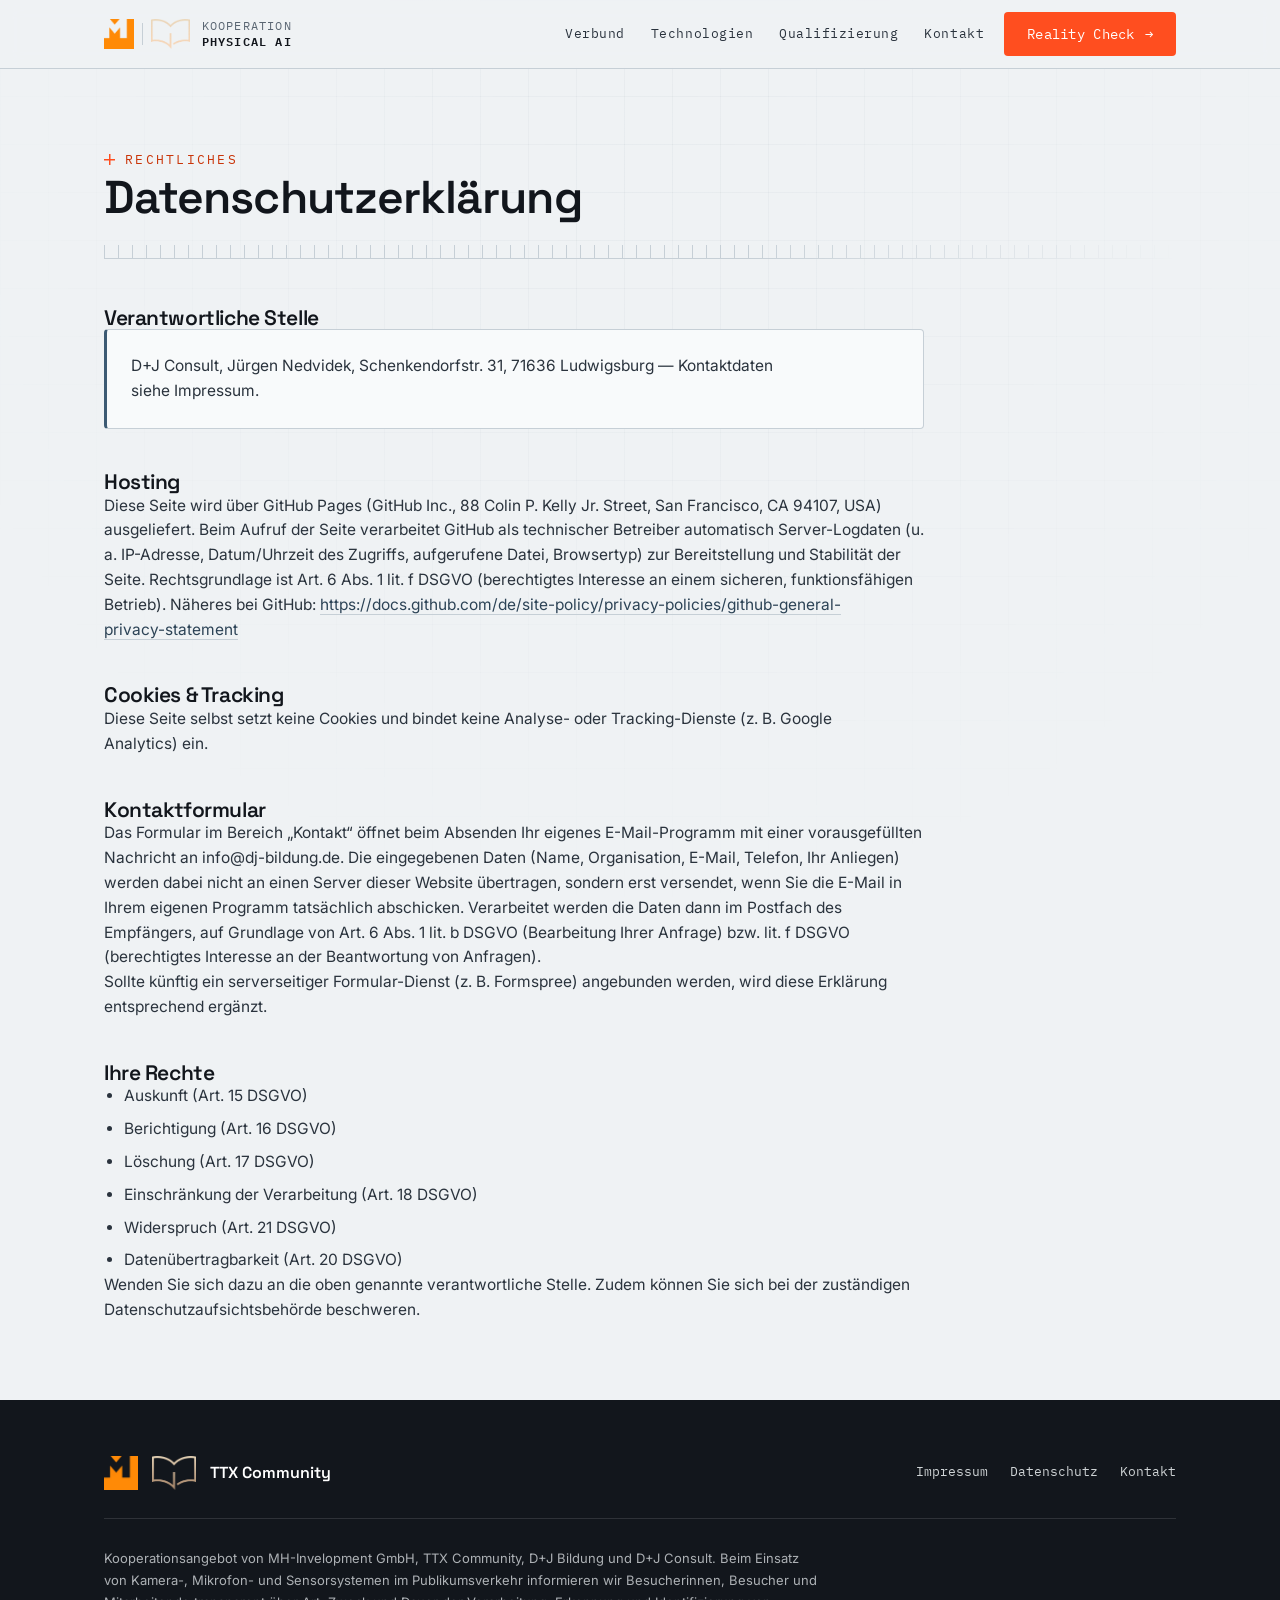
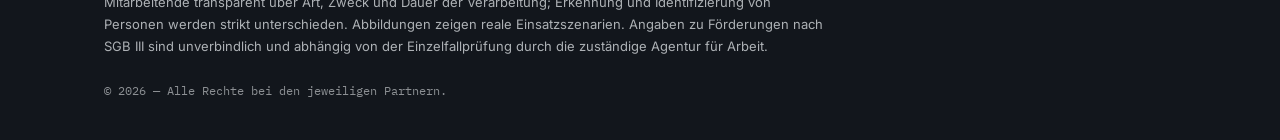
==== datenschutz.html @ d54fb837 "Redesign: Instrument-/Kalibrierungs-Aesthetik, alle echten Inhalte und Rechtstexte 1:1 uebernommen" ====
<!DOCTYPE html>
<html lang="de">
<head>
<meta charset="UTF-8">
<meta name="viewport" content="width=device-width, initial-scale=1">
<title>Datenschutz — Physical AI Kooperationslösung</title>
<meta name="description" content="Datenschutzerklärung: verantwortliche Stelle, Hosting, Cookies, Kontaktformular und Ihre Rechte nach DSGVO.">
<meta property="og:title" content="Datenschutz — Physical AI Kooperationslösung">
<meta property="og:type" content="website">
<link rel="preconnect" href="https://fonts.googleapis.com">
<link rel="preconnect" href="https://fonts.gstatic.com" crossorigin>
<link href="https://fonts.googleapis.com/css2?family=Space+Grotesk:wght@400;500;600;700&family=Inter:wght@400;500;600&family=IBM+Plex+Mono:wght@400;500;600&display=swap" rel="stylesheet">
<link rel="stylesheet" href="styles.css">
</head>
<body>
<a class="skip-link" href="#main">Zum Inhalt springen</a>

<header class="site-header">
  <div class="wrap nav">
    <a class="brand" href="index.html" aria-label="Startseite">
      <span class="brand__logos">
        <img src="assets/logo-mh.png" alt="MH-Invelopment">
        <span class="brand__sep"></span>
        <img src="assets/logo-dj.png" alt="D+J">
      </span>
      <span class="brand__txt">Kooperation<b>Physical AI</b></span>
    </a>
    <nav class="nav__links" id="navlinks" aria-label="Hauptnavigation">
      <a href="index.html#verbund">Verbund</a>
      <a href="index.html#technologien">Technologien</a>
      <a href="index.html#qualifizierung">Qualifizierung</a>
      <a href="index.html#kontakt">Kontakt</a>
    </nav>
    <a class="btn btn--primary nav__cta" href="index.html#kontakt">Reality Check <span class="arw">→</span></a>
    <button class="nav__toggle" id="navtoggle" aria-expanded="false" aria-controls="navlinks">Menü</button>
  </div>
</header>

<main id="main" class="section legal-page">
  <div class="wrap">
    <span class="eyebrow">Rechtliches</span>
    <h1>Datenschutzerklärung</h1>
    <div class="tickrule" aria-hidden="true"></div>

    <div class="doc">
      <section>
        <h2>Verantwortliche Stelle</h2>
        <div class="legal-block">
          <p>D+J Consult, Jürgen Nedvidek, Schenkendorfstr. 31, 71636 Ludwigsburg — Kontaktdaten siehe Impressum.</p>
        </div>
      </section>

      <section>
        <h2>Hosting</h2>
        <p>Diese Seite wird über GitHub Pages (GitHub Inc., 88 Colin P. Kelly Jr. Street, San Francisco, CA 94107, USA) ausgeliefert. Beim Aufruf der Seite verarbeitet GitHub als technischer Betreiber automatisch Server-Logdaten (u. a. IP-Adresse, Datum/Uhrzeit des Zugriffs, aufgerufene Datei, Browsertyp) zur Bereitstellung und Stabilität der Seite. Rechtsgrundlage ist Art. 6 Abs. 1 lit. f DSGVO (berechtigtes Interesse an einem sicheren, funktionsfähigen Betrieb). Näheres bei GitHub: <a href="https://docs.github.com/de/site-policy/privacy-policies/github-general-privacy-statement" target="_blank" rel="noopener">https://docs.github.com/de/site-policy/privacy-policies/github-general-privacy-statement</a></p>
      </section>

      <section>
        <h2>Cookies &amp; Tracking</h2>
        <p>Diese Seite selbst setzt keine Cookies und bindet keine Analyse- oder Tracking-Dienste (z. B. Google Analytics) ein.</p>
      </section>

      <section>
        <h2>Kontaktformular</h2>
        <p>Das Formular im Bereich „Kontakt“ öffnet beim Absenden Ihr eigenes E-Mail-Programm mit einer vorausgefüllten Nachricht an info@dj-bildung.de. Die eingegebenen Daten (Name, Organisation, E-Mail, Telefon, Ihr Anliegen) werden dabei nicht an einen Server dieser Website übertragen, sondern erst versendet, wenn Sie die E-Mail in Ihrem eigenen Programm tatsächlich abschicken. Verarbeitet werden die Daten dann im Postfach des Empfängers, auf Grundlage von Art. 6 Abs. 1 lit. b DSGVO (Bearbeitung Ihrer Anfrage) bzw. lit. f DSGVO (berechtigtes Interesse an der Beantwortung von Anfragen).</p>
        <p>Sollte künftig ein serverseitiger Formular-Dienst (z. B. Formspree) angebunden werden, wird diese Erklärung entsprechend ergänzt.</p>
      </section>

      <section>
        <h2>Ihre Rechte</h2>
        <ul>
          <li>Auskunft (Art. 15 DSGVO)</li>
          <li>Berichtigung (Art. 16 DSGVO)</li>
          <li>Löschung (Art. 17 DSGVO)</li>
          <li>Einschränkung der Verarbeitung (Art. 18 DSGVO)</li>
          <li>Widerspruch (Art. 21 DSGVO)</li>
          <li>Datenübertragbarkeit (Art. 20 DSGVO)</li>
        </ul>
        <p>Wenden Sie sich dazu an die oben genannte verantwortliche Stelle. Zudem können Sie sich bei der zuständigen Datenschutzaufsichtsbehörde beschweren.</p>
      </section>
    </div>
  </div>
</main>

<footer class="site-footer">
  <div class="wrap">
    <div class="site-footer__top">
      <div class="site-footer__logos">
        <img src="assets/logo-mh.png" alt="MH-Invelopment">
        <img src="assets/logo-dj.png" alt="D+J">
        <span class="wm">TTX Community</span>
      </div>
      <nav class="site-footer__nav" aria-label="Rechtliches">
        <a href="impressum.html">Impressum</a>
        <a href="datenschutz.html">Datenschutz</a>
        <a href="index.html#kontakt">Kontakt</a>
      </nav>
    </div>
    <p class="legal">Kooperationsangebot von MH-Invelopment GmbH, TTX Community, D+J Bildung und D+J Consult. Beim Einsatz von Kamera-, Mikrofon- und Sensorsystemen im Publikumsverkehr informieren wir Besucherinnen, Besucher und Mitarbeitende transparent über Art, Zweck und Dauer der Verarbeitung; Erkennung und Identifizierung von Personen werden strikt unterschieden. Abbildungen zeigen reale Einsatzszenarien. Angaben zu Förderungen nach SGB III sind unverbindlich und abhängig von der Einzelfallprüfung durch die zuständige Agentur für Arbeit.</p>
    <p class="copy">© 2026 — Alle Rechte bei den jeweiligen Partnern.</p>
  </div>
</footer>

<script src="script.js"></script>
</body>
</html>
---- styles.css ----
/* =========================================================================
   Physical AI — Kooperationslösung
   "Instrument / Kalibrierung" design system
   Shared stylesheet for index.html, impressum.html, datenschutz.html
   ========================================================================= */

/* ---- Design tokens ---------------------------------------------------- */
:root {
  /* Base surfaces — cool blueprint paper, never warm cream */
  --paper:        #EFF2F4;
  --paper-2:      #E6EAEE;   /* slightly deeper panel */
  --paper-3:      #DDE3E8;   /* deepest neutral fill  */
  --card:         #F8FAFB;   /* raised card surface   */

  /* Ink — deep charcoal-navy, not pure black */
  --ink:          #12161C;
  --ink-2:        #2A333D;   /* secondary text        */
  --ink-3:        #5A6672;   /* muted / captions      */
  --line:         #C6CFD6;   /* hairlines             */
  --line-2:       #D5DCE2;   /* softer hairlines      */

  /* Accents */
  --signal:       #FF4E1F;   /* the single loud accent — calibration orange */
  --signal-ink:   #C93408;   /* signal for text on light (AA)              */
  --steel:        #3C5A73;   /* quiet second accent for data/technical     */
  --steel-2:      #2C4356;

  /* Inverted (dark instrument) surfaces for select panels */
  --shadow:       0 1px 2px rgba(18,22,28,.06), 0 12px 32px rgba(18,22,28,.08);
  --shadow-lg:    0 2px 4px rgba(18,22,28,.08), 0 24px 60px rgba(18,22,28,.14);

  /* Type */
  --font-display: "Space Grotesk", system-ui, sans-serif;
  --font-body:    "Inter", system-ui, sans-serif;
  --font-mono:    "IBM Plex Mono", ui-monospace, "SFMono-Regular", monospace;

  /* Rhythm */
  --maxw:  1200px;
  --gutter: clamp(20px, 5vw, 64px);
  --sect-y: clamp(72px, 9vw, 132px);
  --radius: 4px;   /* deliberately crisp, instrument-like */
}

/* ---- Reset / base ----------------------------------------------------- */
*, *::before, *::after { box-sizing: border-box; }
* { margin: 0; }

html { -webkit-text-size-adjust: 100%; scroll-behavior: smooth; }

body {
  font-family: var(--font-body);
  color: var(--ink);
  background: var(--paper);
  line-height: 1.6;
  font-size: 17px;
  -webkit-font-smoothing: antialiased;
  text-rendering: optimizeLegibility;
  overflow-x: hidden;
}

/* Subtle blueprint grid wash on the page background */
body::before {
  content: "";
  position: fixed;
  inset: 0;
  z-index: -1;
  pointer-events: none;
  background-image:
    linear-gradient(to right,  rgba(60,90,115,.045) 1px, transparent 1px),
    linear-gradient(to bottom, rgba(60,90,115,.045) 1px, transparent 1px);
  background-size: 48px 48px;
  mask-image: radial-gradient(circle at 50% 20%, #000 0%, transparent 78%);
  -webkit-mask-image: radial-gradient(circle at 50% 20%, #000 0%, transparent 78%);
}

img { max-width: 100%; display: block; }

a { color: inherit; text-decoration: none; }

h1, h2, h3, h4 {
  font-family: var(--font-display);
  font-weight: 600;
  line-height: 1.08;
  letter-spacing: -0.02em;
  color: var(--ink);
  text-wrap: balance;
}

p { text-wrap: pretty; }

::selection { background: var(--signal); color: #fff; }

/* ---- Accessibility: focus ring ---------------------------------------- */
:focus-visible {
  outline: 2px solid var(--signal);
  outline-offset: 3px;
  border-radius: 2px;
}

.skip-link {
  position: absolute;
  left: 12px; top: -60px;
  background: var(--ink);
  color: #fff;
  padding: 10px 16px;
  border-radius: var(--radius);
  z-index: 200;
  transition: top .18s ease;
  font-family: var(--font-mono);
  font-size: 13px;
}
.skip-link:focus { top: 12px; }

/* ---- Layout helpers --------------------------------------------------- */
.wrap { max-width: var(--maxw); margin-inline: auto; padding-inline: var(--gutter); }

.section { padding-block: var(--sect-y); position: relative; }
.section--tint  { background: var(--paper-2); }
.section--deep  { background: var(--paper-3); }
.section--ink   { background: var(--ink); color: var(--paper); }
.section--ink h2, .section--ink h3, .section--ink h4 { color: #fff; }

/* Hairline divider between light sections */
.section + .section:not(.section--ink)::before {
  content: "";
  position: absolute;
  top: 0; left: var(--gutter); right: var(--gutter);
  height: 1px;
  background: var(--line);
}

/* ---- Registration / calibration marks (signature element) ------------- */
/* Reusable crosshair "+" glyphs at panel corners. aria-hidden container.  */
.regmarks { position: absolute; inset: 0; pointer-events: none; }
.regmarks i {
  position: absolute;
  width: 15px; height: 15px;
  background:
    linear-gradient(var(--signal), var(--signal)) center/100% 1.5px no-repeat,
    linear-gradient(var(--signal), var(--signal)) center/1.5px 100% no-repeat;
  opacity: .85;
}
.regmarks i:nth-child(1){ top:-8px;  left:-8px;  }
.regmarks i:nth-child(2){ top:-8px;  right:-8px; }
.regmarks i:nth-child(3){ bottom:-8px;left:-8px;  }
.regmarks i:nth-child(4){ bottom:-8px;right:-8px; }

/* ---- Section header (mono eyebrow + tick rule) ------------------------ */
.eyebrow {
  font-family: var(--font-mono);
  font-size: 12.5px;
  letter-spacing: .18em;
  text-transform: uppercase;
  color: var(--signal-ink);
  display: inline-flex;
  align-items: center;
  gap: 10px;
}
.section--ink .eyebrow { color: var(--signal); }
.eyebrow::before {
  content: "";
  width: 11px; height: 11px;
  flex: 0 0 auto;
  background:
    linear-gradient(var(--signal), var(--signal)) center/100% 1.5px no-repeat,
    linear-gradient(var(--signal), var(--signal)) center/1.5px 100% no-repeat;
}

.sect-head { max-width: 760px; margin-bottom: clamp(40px, 5vw, 64px); }
.sect-head h2 {
  font-size: clamp(28px, 4.4vw, 46px);
  margin-top: 18px;
}
.sect-head .lead {
  margin-top: 20px;
  font-size: clamp(16px, 1.6vw, 19px);
  color: var(--ink-2);
  max-width: 62ch;
}

/* Tick-mark ruler used as decorative measure line */
.tickrule {
  height: 14px;
  margin: 22px 0 0;
  background-image: repeating-linear-gradient(
    to right, var(--line) 0 1px, transparent 1px 14px);
  border-bottom: 1px solid var(--line);
  -webkit-mask-image: linear-gradient(to right, #000 60%, transparent);
  mask-image: linear-gradient(to right, #000 60%, transparent);
}

/* ---- Mono index numerals --------------------------------------------- */
.idx {
  font-family: var(--font-mono);
  font-size: 13px;
  letter-spacing: .1em;
  color: var(--signal-ink);
  font-weight: 500;
}
.section--ink .idx { color: var(--signal); }

/* ---- Buttons ---------------------------------------------------------- */
.btn {
  display: inline-flex;
  align-items: center;
  gap: 10px;
  font-family: var(--font-mono);
  font-size: 14px;
  letter-spacing: .02em;
  padding: 14px 22px;
  border-radius: var(--radius);
  border: 1.5px solid transparent;
  cursor: pointer;
  transition: transform .15s ease, background .18s ease, color .18s ease, border-color .18s ease;
  line-height: 1;
  white-space: nowrap;
}
.btn:active { transform: translateY(1px); }
.btn--primary { background: var(--signal); color: #fff; }
.btn--primary:hover { background: #e63d10; }
.btn--ghost {
  background: transparent;
  color: var(--ink);
  border-color: var(--line);
}
.btn--ghost:hover { border-color: var(--ink); background: rgba(18,22,28,.04); }
.section--ink .btn--ghost { color: #fff; border-color: rgba(255,255,255,.28); }
.section--ink .btn--ghost:hover { border-color: #fff; background: rgba(255,255,255,.08); }
.btn .arw { transition: transform .18s ease; }
.btn:hover .arw { transform: translateX(3px); }

/* ---- Header / nav ----------------------------------------------------- */
.site-header {
  position: sticky;
  top: 0;
  z-index: 100;
  background: color-mix(in srgb, var(--paper) 82%, transparent);
  backdrop-filter: saturate(140%) blur(10px);
  border-bottom: 1px solid var(--line);
}
.nav {
  display: flex;
  align-items: center;
  gap: 20px;
  height: 68px;
}
.brand { display: flex; align-items: center; gap: 12px; margin-right: auto; }
.brand__logos { display: flex; align-items: center; gap: 8px; }
.brand__logos img { height: 30px; width: auto; }
.brand__sep { width: 1px; height: 22px; background: var(--line); }
.brand__txt {
  font-family: var(--font-mono);
  font-size: 12px;
  letter-spacing: .1em;
  text-transform: uppercase;
  color: var(--ink-3);
  line-height: 1.3;
}
.brand__txt b { color: var(--ink); font-weight: 600; display: block; }

.nav__links { display: flex; gap: 26px; align-items: center; }
.nav__links a {
  font-family: var(--font-mono);
  font-size: 13px;
  letter-spacing: .04em;
  color: var(--ink-2);
  position: relative;
  padding: 4px 0;
}
.nav__links a::after {
  content: ""; position: absolute; left: 0; bottom: -2px;
  width: 0; height: 1.5px; background: var(--signal);
  transition: width .2s ease;
}
.nav__links a:hover { color: var(--ink); }
.nav__links a:hover::after { width: 100%; }

.nav__cta { display: inline-flex; }
.nav__toggle { display: none; }

/* ---- HERO ------------------------------------------------------------- */
.hero { padding-top: clamp(48px, 6vw, 84px); padding-bottom: 0; position: relative; }
.hero__grid {
  display: grid;
  grid-template-columns: 1.05fr .95fr;
  gap: clamp(28px, 4vw, 60px);
  align-items: end;
}
.hero__copy { padding-bottom: clamp(40px, 5vw, 72px); }
.hero h1 {
  font-size: clamp(34px, 5.4vw, 62px);
  margin-top: 22px;
  letter-spacing: -0.03em;
}
.hero h1 .hl {
  color: var(--signal-ink);
  position: relative;
  white-space: nowrap;
}
.hero__sub {
  margin-top: 26px;
  font-size: clamp(16px, 1.7vw, 19px);
  color: var(--ink-2);
  max-width: 54ch;
}
.hero__cta { margin-top: 34px; display: flex; flex-wrap: wrap; gap: 14px; }

/* Instrument viewport framing the portrait photo */
.viewport {
  position: relative;
  border: 1px solid var(--line);
  background: var(--card);
  padding: 12px;
  box-shadow: var(--shadow);
}
.viewport__inner {
  position: relative;
  overflow: hidden;
  background: var(--ink);
  aspect-ratio: 648 / 1000;
}
.viewport__inner img {
  width: 100%; height: 100%;
  object-fit: cover;
  filter: saturate(1.02) contrast(1.03);
}
/* Corner crosshair brackets on the viewport */
.viewport__mark {
  position: absolute; width: 20px; height: 20px; z-index: 3;
  border: 1.5px solid var(--signal);
}
.viewport__mark--tl { top: 6px;  left: 6px;  border-right: 0; border-bottom: 0; }
.viewport__mark--tr { top: 6px;  right: 6px; border-left: 0;  border-bottom: 0; }
.viewport__mark--bl { bottom: 6px; left: 6px; border-right: 0; border-top: 0; }
.viewport__mark--br { bottom: 6px; right: 6px; border-left: 0;  border-top: 0; }
/* HUD data label inside the viewport */
.viewport__hud {
  position: absolute;
  left: 12px; bottom: 12px; right: 12px;
  z-index: 4;
  display: flex; justify-content: space-between; align-items: end;
  gap: 12px;
  font-family: var(--font-mono);
  font-size: 11px;
  letter-spacing: .05em;
  color: #fff;
}
.viewport__hud .cap {
  background: rgba(10,13,17,.6);
  backdrop-filter: blur(4px);
  padding: 8px 10px;
  border-left: 2px solid var(--signal);
  max-width: 62%;
  line-height: 1.35;
}
.viewport__hud .rec {
  display: inline-flex; align-items: center; gap: 6px;
  background: rgba(10,13,17,.6);
  padding: 6px 9px;
}
.viewport__hud .rec::before {
  content: ""; width: 8px; height: 8px; border-radius: 50%;
  background: var(--signal);
  animation: blink 1.6s steps(1) infinite;
}
/* Scan line sweeping the viewport */
.viewport__scan {
  position: absolute; left: 0; right: 0; top: 0; height: 2px; z-index: 2;
  background: linear-gradient(90deg, transparent, var(--signal), transparent);
  opacity: .0;
  animation: scan 5.5s ease-in-out infinite;
}

@keyframes scan {
  0%   { top: 0;    opacity: 0; }
  8%   { opacity: .9; }
  50%  { top: 100%; opacity: .9; }
  58%  { opacity: 0; }
  100% { top: 0; opacity: 0; }
}
@keyframes blink { 0%,50%{opacity:1} 51%,100%{opacity:.15} }

/* Feature bar */
.hero__features {
  margin-top: clamp(36px, 4vw, 56px);
  border-top: 1px solid var(--line);
  border-bottom: 1px solid var(--line);
  display: grid;
  grid-template-columns: repeat(5, 1fr);
}
.hero__features li {
  list-style: none;
  padding: 20px 18px;
  font-family: var(--font-mono);
  font-size: 12.5px;
  letter-spacing: .04em;
  color: var(--ink-2);
  border-left: 1px solid var(--line-2);
  display: flex; align-items: center; gap: 9px;
}
.hero__features li:first-child { border-left: 0; }
.hero__features li::before {
  content: ""; width: 7px; height: 7px; flex: 0 0 auto;
  background: var(--signal); transform: rotate(45deg);
}

/* ---- Generic card ----------------------------------------------------- */
.card {
  background: var(--card);
  border: 1px solid var(--line);
  border-radius: var(--radius);
  padding: 26px;
  position: relative;
  transition: transform .2s ease, box-shadow .2s ease, border-color .2s ease;
}
.card:hover { transform: translateY(-3px); box-shadow: var(--shadow); border-color: var(--steel); }
.card h3 { font-size: 20px; }

/* ---- Grid utilities --------------------------------------------------- */
.grid { display: grid; gap: 20px; }
.grid-2 { grid-template-columns: repeat(2, 1fr); }
.grid-3 { grid-template-columns: repeat(3, 1fr); }
.grid-4 { grid-template-columns: repeat(4, 1fr); }

/* ---- Partner (Kooperationsverbund) ------------------------------------ */
.partner {
  background: var(--card);
  border: 1px solid var(--line);
  border-top: 2px solid var(--steel);
  border-radius: var(--radius);
  padding: 26px;
  display: flex; flex-direction: column; gap: 14px;
  transition: transform .2s ease, box-shadow .2s ease;
}
.partner:hover { transform: translateY(-3px); box-shadow: var(--shadow); }
.partner__top { display: flex; align-items: center; justify-content: space-between; gap: 12px; min-height: 44px; }
.partner__logo { height: 40px; width: auto; }
.partner__wordmark {
  font-family: var(--font-display);
  font-weight: 600; font-size: 22px; letter-spacing: -.01em;
  color: var(--steel-2);
}
.partner__role {
  font-family: var(--font-mono);
  font-size: 11.5px; letter-spacing: .12em; text-transform: uppercase;
  color: var(--signal-ink);
}
.partner h3 { font-size: 19px; }
.partner__claim {
  font-family: var(--font-mono);
  font-size: 12.5px; color: var(--ink-3); font-style: normal;
}
.partner p { color: var(--ink-2); font-size: 15.5px; }

/* ---- Challenges (Ausgangslage) ---------------------------------------- */
.chal {
  background: var(--card);
  border: 1px solid var(--line);
  border-radius: var(--radius);
  padding: 28px;
}
.chal__head { display: flex; gap: 14px; align-items: baseline; margin-bottom: 12px; }
.chal h3 { font-size: 21px; }
.chal > p { color: var(--ink-2); font-size: 15.5px; }
.chal__ex { list-style: none; margin-top: 20px; display: grid; gap: 0; border-top: 1px solid var(--line-2); }
.chal__ex li { padding: 13px 0; border-bottom: 1px solid var(--line-2); font-size: 14.5px; color: var(--ink-2); }
.chal__ex .tag {
  font-family: var(--font-mono);
  font-size: 10.5px; letter-spacing: .12em;
  color: var(--steel); display: block; margin-bottom: 3px;
}

/* ---- Solution senses (SIEHT/HÖRT/SPRICHT) ----------------------------- */
.sense {
  border: 1px solid rgba(255,255,255,.14);
  border-radius: var(--radius);
  padding: 28px;
  background: rgba(255,255,255,.03);
}
.sense__k {
  font-family: var(--font-mono);
  font-size: 13px; letter-spacing: .18em; color: var(--signal);
  display: flex; align-items: center; gap: 10px;
}
.sense__icon { width: 34px; height: 34px; margin-bottom: 16px; color: var(--signal); }
.sense h3 { font-size: 18px; margin: 10px 0; }
.sense p { color: rgba(240,244,246,.72); font-size: 15px; }

/* ---- Use cases -------------------------------------------------------- */
.uc__tabs {
  display: flex; flex-wrap: wrap; gap: 8px; margin-bottom: 28px;
}
.uc__tab {
  font-family: var(--font-mono);
  font-size: 12.5px; letter-spacing: .04em;
  padding: 11px 15px;
  border: 1px solid var(--line);
  background: var(--card);
  border-radius: var(--radius);
  color: var(--ink-2);
  cursor: pointer;
  transition: all .16s ease;
}
.uc__tab:hover { border-color: var(--steel); color: var(--ink); }
.uc__tab[aria-selected="true"] { background: var(--ink); color: #fff; border-color: var(--ink); }

.uc__panel { display: none; }
.uc__panel.is-active { display: block; animation: fade .3s ease; }
@keyframes fade { from { opacity: 0; transform: translateY(6px);} to {opacity:1; transform:none;} }

.uc__full { display: grid; grid-template-columns: 1fr 1fr; gap: clamp(24px, 3vw, 44px); align-items: start; }
.uc__scene {
  font-family: var(--font-mono);
  font-size: 12px; letter-spacing: .12em; text-transform: uppercase; color: var(--steel);
}
.uc__full h3 { font-size: clamp(24px, 3vw, 34px); margin: 12px 0 16px; }
.uc__full > div > p { color: var(--ink-2); }
.uc__caps { list-style: none; margin-top: 24px; display: grid; gap: 12px; }
.uc__caps li { display: grid; grid-template-columns: 110px 1fr; gap: 14px; align-items: start; padding: 12px 0; border-top: 1px solid var(--line-2); font-size: 15px; color: var(--ink-2); }
.uc__caps .k { font-family: var(--font-mono); font-size: 11.5px; letter-spacing: .1em; color: var(--signal-ink); padding-top: 2px; }

/* Dialogue transcript */
.dialog {
  background: var(--card);
  border: 1px solid var(--line);
  border-radius: var(--radius);
  padding: 22px;
  position: relative;
}
.dialog__hd {
  font-family: var(--font-mono);
  font-size: 11px; letter-spacing: .1em; text-transform: uppercase; color: var(--ink-3);
  padding-bottom: 14px; margin-bottom: 6px; border-bottom: 1px solid var(--line-2);
  display: flex; align-items: center; gap: 8px;
}
.turn { padding: 14px 0; border-bottom: 1px solid var(--line-2); }
.turn:last-child { border-bottom: 0; }
.turn__who {
  font-family: var(--font-mono);
  font-size: 11px; letter-spacing: .1em; text-transform: uppercase;
  display: inline-flex; align-items: center; gap: 8px; margin-bottom: 7px;
}
.turn--bot .turn__who { color: var(--signal-ink); }
.turn--human .turn__who { color: var(--steel); }
.turn__who::before { content:""; width: 7px; height: 7px; background: currentColor; }
.turn--human { padding-left: 24px; }
.turn p { font-size: 15.5px; color: var(--ink); }
.turn .stage { display: block; margin-top: 6px; font-size: 13.5px; color: var(--ink-3); font-style: italic; }

/* Compact use-case cards */
.ucmini {
  background: var(--card); border: 1px solid var(--line); border-radius: var(--radius);
  padding: 22px; display: flex; flex-direction: column; gap: 8px;
  transition: transform .2s ease, box-shadow .2s ease;
}
.ucmini:hover { transform: translateY(-3px); box-shadow: var(--shadow); }
.ucmini h4 { font-size: 17px; }
.ucmini .scene { font-family: var(--font-mono); font-size: 11px; letter-spacing:.08em; color: var(--steel); }
.ucmini p { font-size: 14.5px; color: var(--ink-2); }

/* ---- Tags ------------------------------------------------------------- */
.tags { display: flex; flex-wrap: wrap; gap: 6px; margin-top: 4px; }
.tag-chip {
  font-family: var(--font-mono);
  font-size: 10.5px; letter-spacing: .06em;
  padding: 4px 9px; border: 1px solid var(--line);
  border-radius: 2px; color: var(--steel-2); background: var(--paper);
}

/* ---- Fields (Einsatzfelder) card refinement --------------------------- */
.field h3 { font-size: 18px; }
.field p { font-size: 14.5px; color: var(--ink-2); }
.branchrow {
  margin-top: 40px; padding-top: 26px; border-top: 1px solid var(--line);
}
.branchrow .lbl { font-family: var(--font-mono); font-size: 12px; letter-spacing: .08em; color: var(--ink-3); display: block; margin-bottom: 14px; }
.branchrow .items { display: flex; flex-wrap: wrap; gap: 10px; }
.branchrow .items span {
  font-family: var(--font-mono); font-size: 13px;
  padding: 8px 14px; background: var(--card); border: 1px solid var(--line); border-radius: var(--radius);
}

/* ---- Tech comparison -------------------------------------------------- */
.tech {
  background: var(--card); border: 1px solid var(--line); border-radius: var(--radius);
  padding: 26px; display: flex; flex-direction: column; gap: 16px;
}
.tech--hero { border-color: var(--signal); border-width: 1.5px; box-shadow: var(--shadow); }
.tech__head { display: flex; align-items: baseline; gap: 12px; }
.tech h3 { font-size: 20px; }
.tech__lead { color: var(--ink-2); font-size: 15px; }
.tech__spec { display: grid; gap: 12px; }
.tech__spec .row { display: grid; grid-template-columns: 128px 1fr; gap: 12px; align-items: start; }
.tech__spec .k {
  font-family: var(--font-mono); font-size: 10.5px; letter-spacing: .08em;
  text-transform: uppercase; color: var(--steel); padding-top: 2px;
}
.tech__spec .v { font-size: 14px; color: var(--ink-2); }
.tech__ex {
  font-size: 14px; color: var(--ink); background: var(--paper);
  border-left: 2px solid var(--signal); padding: 12px 14px; border-radius: 2px;
}
.tech__ex .k { font-family: var(--font-mono); font-size: 10.5px; letter-spacing: .1em; color: var(--signal-ink); display: block; margin-bottom: 5px; }
.tech__closing {
  margin-top: 34px; padding: 26px 28px; border-radius: var(--radius);
  background: var(--ink); color: var(--paper); font-size: clamp(16px, 1.9vw, 20px);
  font-family: var(--font-display); line-height: 1.4; letter-spacing: -.01em;
  border-left: 3px solid var(--signal);
}

/* ---- Architecture stack ----------------------------------------------- */
.stack { display: grid; gap: 14px; max-width: 860px; }
.layer {
  border: 1px solid rgba(255,255,255,.16);
  border-radius: var(--radius);
  padding: 24px;
  background: rgba(255,255,255,.03);
  position: relative;
}
.layer__n { font-family: var(--font-mono); font-size: 12px; color: var(--signal); letter-spacing: .1em; }
.layer h3 { font-size: 20px; margin: 8px 0 14px; }
.layer .chips { display: flex; flex-wrap: wrap; gap: 8px; }
.layer .chips span {
  font-family: var(--font-mono); font-size: 12px;
  padding: 6px 11px; border: 1px solid rgba(255,255,255,.2);
  border-radius: 2px; color: rgba(240,244,246,.85);
}
.layer__flow { text-align: center; color: var(--signal); font-size: 20px; line-height: 1; }
.archvals { margin-top: 30px; display: flex; flex-wrap: wrap; gap: 10px; }
.archvals span {
  font-family: var(--font-mono); font-size: 12.5px; color: rgba(240,244,246,.85);
  display: inline-flex; align-items: center; gap: 8px;
}
.archvals span::before { content: "+"; color: var(--signal); font-weight: 700; }

/* ---- Governance ------------------------------------------------------- */
.gov4 { display: grid; grid-template-columns: repeat(4,1fr); gap: 14px; }
.gov4 .lvl {
  border: 1px solid var(--line); border-radius: var(--radius); padding: 22px; background: var(--card);
}
.gov4 .lvl .k { font-family: var(--font-mono); font-size: 12px; letter-spacing: .12em; color: var(--signal-ink); }
.gov4 .lvl p { font-size: 14.5px; color: var(--ink-2); margin-top: 12px; }

.autotable { margin-top: 40px; border: 1px solid var(--line); border-radius: var(--radius); overflow: hidden; background: var(--card); }
.autotable table { width: 100%; border-collapse: collapse; }
.autotable caption {
  text-align: left; font-family: var(--font-display); font-weight: 600; font-size: 20px;
  padding: 20px 22px; border-bottom: 1px solid var(--line);
}
.autotable th, .autotable td { text-align: left; padding: 14px 16px; border-bottom: 1px solid var(--line-2); vertical-align: top; font-size: 14.5px; }
.autotable thead th {
  font-family: var(--font-mono); font-size: 11px; letter-spacing: .1em; text-transform: uppercase;
  color: var(--ink-3); background: var(--paper-2);
}
.autotable tbody tr:last-child td { border-bottom: 0; }
.autotable .lvlnum { font-family: var(--font-mono); color: var(--signal-ink); font-weight: 600; white-space: nowrap; }
.autotable .name { font-family: var(--font-display); font-weight: 600; white-space: nowrap; }
.autotable .ex { color: var(--ink-3); font-family: var(--font-mono); font-size: 12.5px; }
.autonote { margin-top: 18px; color: var(--ink-2); font-size: 14.5px; max-width: 74ch; }

.checks { margin-top: 40px; display: grid; grid-template-columns: 1fr 1fr; gap: 20px; }
.checkcard { border: 1px solid var(--line); border-radius: var(--radius); padding: 26px; background: var(--card); }
.checkcard h3 { font-size: 18px; margin-bottom: 16px; display: flex; align-items: center; gap: 10px; }
.checkcard ul { list-style: none; display: grid; gap: 12px; }
.checkcard li { position: relative; padding-left: 26px; font-size: 14.5px; color: var(--ink-2); }
.checkcard li::before {
  content: ""; position: absolute; left: 0; top: 6px;
  width: 12px; height: 8px; border-left: 2px solid var(--signal); border-bottom: 2px solid var(--signal);
  transform: rotate(-45deg);
}

/* ---- Qualification ---------------------------------------------------- */
.prog {
  border: 1px solid var(--line); border-radius: var(--radius); padding: 24px; background: var(--card);
  display: flex; flex-direction: column; gap: 12px; transition: transform .2s ease, box-shadow .2s ease;
}
.prog:hover { transform: translateY(-3px); box-shadow: var(--shadow); }
.prog h3 { font-size: 18px; }
.prog p { font-size: 14.5px; color: var(--ink-2); }
.badge {
  align-self: flex-start;
  font-family: var(--font-mono); font-size: 10.5px; letter-spacing: .1em;
  background: var(--signal); color: #fff; padding: 4px 9px; border-radius: 2px;
}
.certbox {
  margin-top: 30px; border: 1.5px solid var(--steel); border-radius: var(--radius);
  background: var(--card); padding: 0; overflow: hidden;
}
.certbox__hd {
  background: var(--steel); color: #fff; padding: 18px 24px;
  font-family: var(--font-display); font-weight: 600; font-size: 18px;
}
.certbox__body { display: grid; grid-template-columns: repeat(2,1fr); gap: 0; }
.certbox dl { margin: 0; }
.certbox .row { display: grid; grid-template-columns: 160px 1fr; gap: 12px; padding: 14px 24px; border-bottom: 1px solid var(--line-2); }
.certbox dt { font-family: var(--font-mono); font-size: 11px; letter-spacing: .08em; text-transform: uppercase; color: var(--ink-3); }
.certbox dd { margin: 0; font-size: 14.5px; }
.certbox .row--wide { grid-column: 1 / -1; }

.funding { margin-top: 30px; display: grid; grid-template-columns: repeat(3,1fr); gap: 16px; }
.fund { border: 1px solid var(--line); border-left: 3px solid var(--signal); border-radius: var(--radius); padding: 22px; background: var(--card); }
.fund .par { font-family: var(--font-mono); font-size: 13px; color: var(--signal-ink); }
.fund h4 { font-size: 15.5px; margin: 8px 0 10px; }
.fund p { font-size: 14px; color: var(--ink-2); }
.fundnote { margin-top: 20px; color: var(--ink-2); font-size: 14.5px; max-width: 80ch; }

/* ---- Process ---------------------------------------------------------- */
.steps { display: grid; grid-template-columns: repeat(4,1fr); gap: 16px; }
.step { border: 1px solid var(--line); border-top: 2px solid var(--signal); border-radius: var(--radius); padding: 24px; background: var(--card); }
.step__n { font-family: var(--font-mono); font-size: 26px; font-weight: 600; color: var(--signal-ink); letter-spacing: -.02em; }
.step h3 { font-size: 18px; margin: 8px 0 12px; }
.step p { font-size: 14px; color: var(--ink-2); }
.step__crit { list-style: none; margin-top: 16px; display: grid; gap: 8px; }
.step__crit li { font-family: var(--font-mono); font-size: 12px; color: var(--steel); display: flex; gap: 8px; }
.step__crit li::before { content: "—"; color: var(--signal); }

.serviced { margin-top: 40px; display: grid; grid-template-columns: 1fr 1fr; gap: 20px; }
.svc { border: 1px solid var(--line); border-radius: var(--radius); padding: 26px; background: var(--card); }
.svc h3 { font-size: 18px; margin-bottom: 16px; }
.svc ul { list-style: none; display: grid; gap: 12px; }
.svc li { position: relative; padding-left: 24px; font-size: 14.5px; color: var(--ink-2); }
.svc li::before { content: ""; position: absolute; left: 0; top: 7px; width: 8px; height: 8px; background: var(--signal); transform: rotate(45deg); }

.invest {
  margin-top: 24px; border: 1px solid var(--line); border-radius: var(--radius);
  padding: 32px; background: var(--ink); color: var(--paper);
  display: flex; flex-wrap: wrap; gap: 24px; align-items: center; justify-content: space-between;
}
.invest h3 { color: #fff; font-size: clamp(22px,2.6vw,30px); }
.invest p { color: rgba(240,244,246,.75); max-width: 56ch; margin-top: 10px; font-size: 15px; }
.invest .r { display: flex; flex-direction: column; gap: 4px; }

/* ---- Contact ---------------------------------------------------------- */
.contact__grid { display: grid; grid-template-columns: 1.15fr .85fr; gap: clamp(28px,4vw,52px); align-items: start; }
.form { display: grid; gap: 18px; }
.field-row { display: grid; gap: 8px; }
.field-row.two { grid-template-columns: 1fr 1fr; gap: 18px; }
.field-row.two > div { display: grid; gap: 8px; }
label {
  font-family: var(--font-mono); font-size: 12px; letter-spacing: .06em;
  text-transform: uppercase; color: var(--ink-2);
}
label .req { color: var(--signal-ink); }
input, select, textarea {
  font-family: var(--font-body); font-size: 15.5px; color: var(--ink);
  background: var(--card); border: 1px solid var(--line); border-radius: var(--radius);
  padding: 13px 14px; width: 100%;
}
input:focus, select:focus, textarea:focus { outline: 2px solid var(--signal); outline-offset: 1px; border-color: var(--signal); }
textarea { min-height: 130px; resize: vertical; }
.form__note { font-size: 13px; color: var(--ink-3); }
.form__status { font-family: var(--font-mono); font-size: 13px; min-height: 1em; }
.form__status.ok { color: var(--steel); }

.contactcard { border: 1px solid var(--line); border-top: 2px solid var(--steel); border-radius: var(--radius); padding: 26px; background: var(--card); margin-bottom: 18px; }
.contactcard .role { font-family: var(--font-mono); font-size: 11px; letter-spacing: .1em; text-transform: uppercase; color: var(--signal-ink); }
.contactcard h3 { font-size: 20px; margin: 8px 0 4px; }
.contactcard .org { color: var(--ink-2); font-size: 14.5px; margin-bottom: 14px; }
.contactcard dl { display: grid; gap: 8px; margin: 0; }
.contactcard .row { display: grid; grid-template-columns: 74px 1fr; gap: 10px; font-size: 14.5px; }
.contactcard dt { font-family: var(--font-mono); font-size: 11px; letter-spacing: .06em; text-transform: uppercase; color: var(--ink-3); padding-top: 2px; }
.contactcard a { color: var(--steel-2); border-bottom: 1px solid var(--line); }
.contactcard a:hover { color: var(--signal-ink); border-color: var(--signal); }
.contactcard .booklink { display: inline-flex; margin-top: 6px; }

/* ---- Footer ----------------------------------------------------------- */
.site-footer { background: var(--ink); color: rgba(240,244,246,.7); padding-block: 56px 40px; }
.site-footer .legal { font-size: 13px; line-height: 1.7; max-width: 90ch; }
.site-footer__top { display: flex; flex-wrap: wrap; gap: 24px; justify-content: space-between; align-items: center; padding-bottom: 28px; margin-bottom: 28px; border-bottom: 1px solid rgba(255,255,255,.12); }
.site-footer__logos { display: flex; align-items: center; gap: 14px; }
.site-footer__logos img { height: 34px; }
.site-footer__logos .wm { font-family: var(--font-display); font-weight: 600; color: #fff; font-size: 16px; }
.site-footer__nav { display: flex; gap: 22px; }
.site-footer__nav a { font-family: var(--font-mono); font-size: 13px; color: rgba(240,244,246,.85); }
.site-footer__nav a:hover { color: var(--signal); }
.site-footer .copy { margin-top: 24px; font-family: var(--font-mono); font-size: 12px; color: rgba(240,244,246,.55); }

/* ---- Legal pages ------------------------------------------------------ */
.legal-page { padding-block: clamp(48px,6vw,88px); }
.legal-page h1 { font-size: clamp(30px,4vw,46px); margin-bottom: 8px; }
.legal-page .doc { max-width: 820px; margin-top: 40px; display: grid; gap: 34px; }
.legal-page h2 { font-size: 21px; padding-top: 8px; }
.legal-page h3 { font-size: 16px; margin-bottom: 4px; font-family: var(--font-mono); letter-spacing: .04em; color: var(--steel); font-weight: 500; }
.legal-page p, .legal-page li { font-size: 15.5px; color: var(--ink-2); }
.legal-page a { color: var(--steel-2); border-bottom: 1px solid var(--line); word-break: break-word; }
.legal-page a:hover { color: var(--signal-ink); border-color: var(--signal); }
.legal-block { border: 1px solid var(--line); border-left: 3px solid var(--steel); border-radius: var(--radius); padding: 24px; background: var(--card); }
.legal-block address { font-style: normal; line-height: 1.8; }
.legal-page ul { padding-left: 20px; display: grid; gap: 8px; }

/* ---- Scroll reveal ---------------------------------------------------- */
.reveal { opacity: 0; transform: translateY(22px); transition: opacity .6s cubic-bezier(.2,.7,.2,1), transform .6s cubic-bezier(.2,.7,.2,1); }
.reveal.in { opacity: 1; transform: none; }
[data-stagger] > * { transition-delay: calc(var(--i, 0) * 70ms); }

/* ---- Responsive ------------------------------------------------------- */
@media (max-width: 1024px) {
  .grid-4 { grid-template-columns: repeat(2,1fr); }
  .gov4 { grid-template-columns: repeat(2,1fr); }
  .steps { grid-template-columns: repeat(2,1fr); }
  .funding { grid-template-columns: 1fr; }
  .hero__features { grid-template-columns: repeat(3,1fr); }
  .hero__features li:nth-child(4) { border-left: 0; }
}

@media (max-width: 860px) {
  .nav__links, .nav__cta { display: none; }
  .nav__links.open {
    display: flex; position: absolute; top: 68px; left: 0; right: 0;
    flex-direction: column; gap: 0; background: var(--paper); border-bottom: 1px solid var(--line);
    padding: 8px var(--gutter) 20px;
  }
  .nav__links.open a { padding: 14px 0; border-bottom: 1px solid var(--line-2); }
  .nav__toggle {
    display: inline-flex; margin-left: auto; background: transparent; border: 1px solid var(--line);
    border-radius: var(--radius); padding: 9px 12px; cursor: pointer; font-family: var(--font-mono); font-size: 13px;
  }
  .hero__grid { grid-template-columns: 1fr; }
  .viewport { max-width: 440px; }
  .uc__full { grid-template-columns: 1fr; }
  .certbox__body { grid-template-columns: 1fr; }
}

@media (max-width: 680px) {
  body { font-size: 16px; }
  .grid-2, .grid-3, .grid-4, .gov4, .steps, .serviced, .checks, .contact__grid { grid-template-columns: 1fr; }
  .hero__features { grid-template-columns: 1fr 1fr; }
  .hero__features li { border-left: 0 !important; border-top: 1px solid var(--line-2); }
  .hero__features li:nth-child(-n+2) { border-top: 0; }
  .field-row.two { grid-template-columns: 1fr; }
  .certbox .row { grid-template-columns: 1fr; gap: 4px; }
  .autotable { overflow-x: auto; }
  .autotable table { min-width: 620px; }
  .tech__spec .row, .uc__caps li { grid-template-columns: 1fr; gap: 4px; }
  .invest { flex-direction: column; align-items: flex-start; }
}

@media (max-width: 400px) {
  :root { --gutter: 18px; }
  .hero__features { grid-template-columns: 1fr; }
  .hero__features li { border-top: 1px solid var(--line-2) !important; }
  .hero__features li:first-child { border-top: 0 !important; }
}

/* ---- Reduced motion --------------------------------------------------- */
@media (prefers-reduced-motion: reduce) {
  * { scroll-behavior: auto !important; }
  .reveal { opacity: 1; transform: none; transition: none; }
  .viewport__scan { animation: none; display: none; }
  .viewport__hud .rec::before { animation: none; }
  .uc__panel.is-active { animation: none; }
  .btn, .card, .partner, .prog, .ucmini { transition: none; }
}
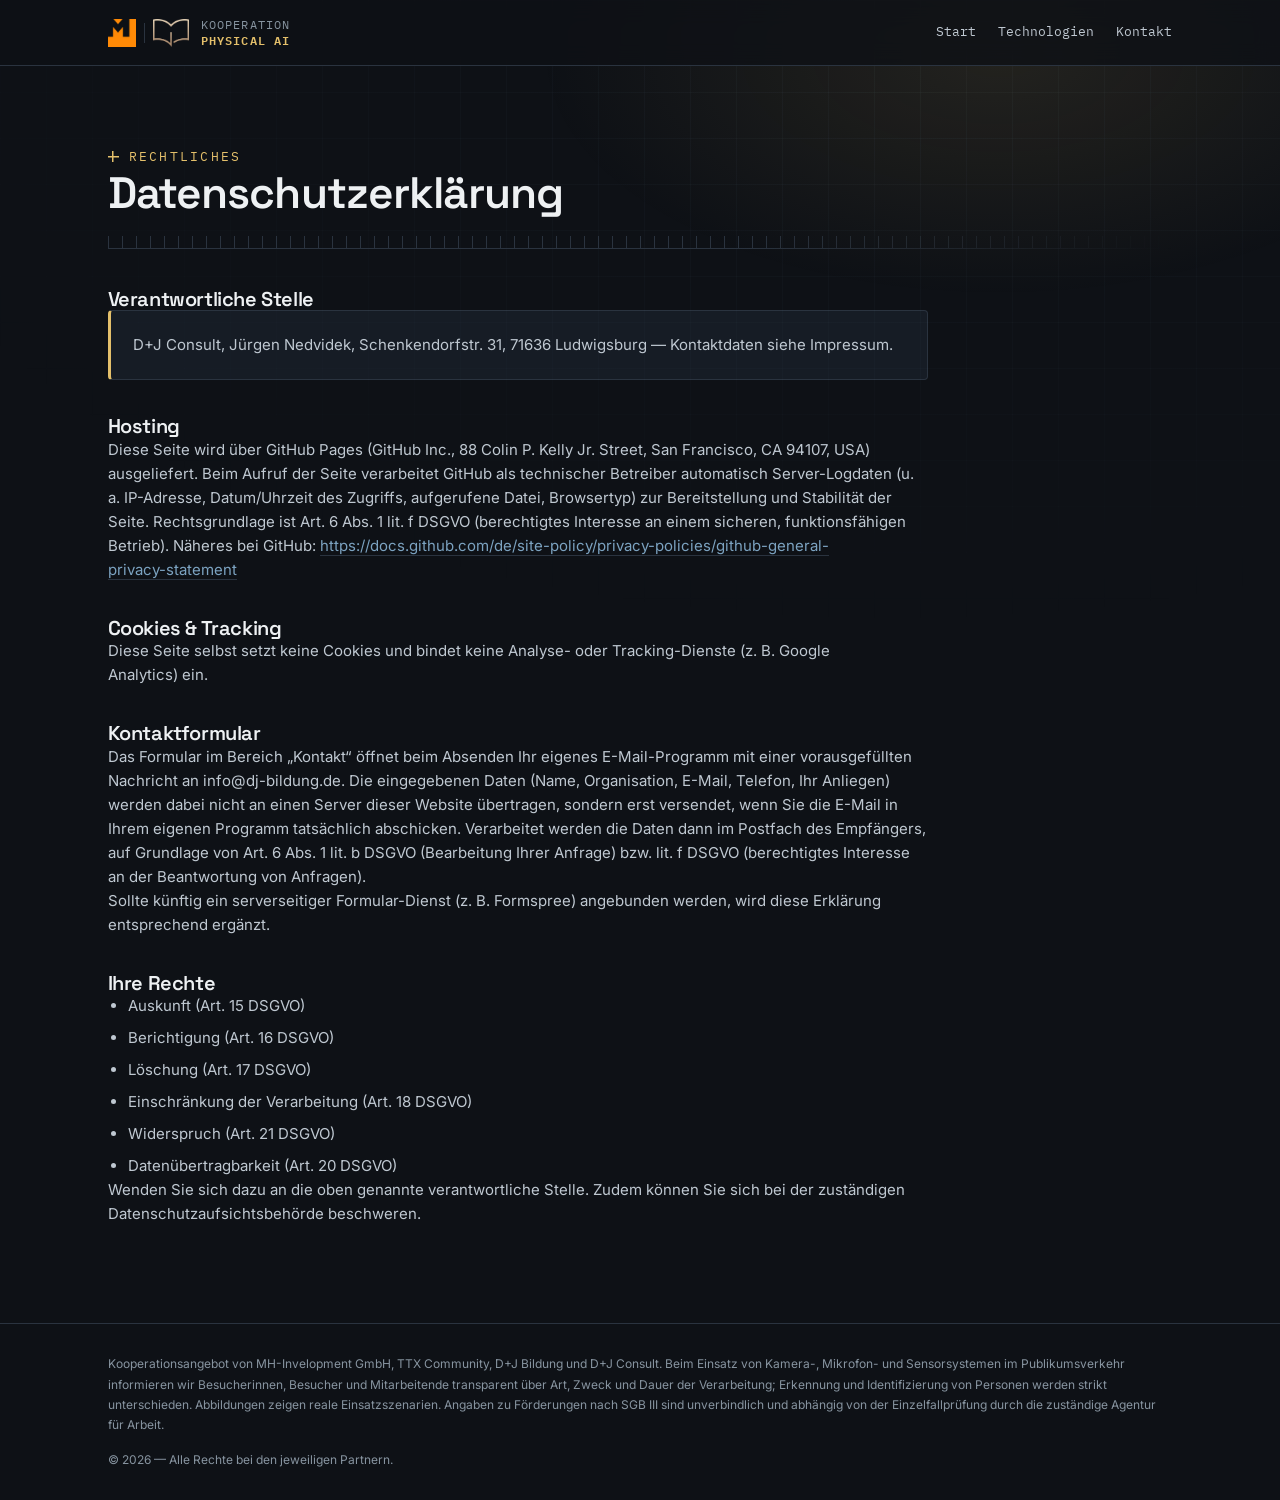
==== commit 143e93bd: "Ueberarbeitung: Gold/Schwarz zurueck, Panel-Navigation statt Endlos-Scroll, mehr Interaktivitaet - F" ====
--- a/datenschutz.html
+++ b/datenschutz.html
@@ -15,7 +15,7 @@
 <body>
 <a class="skip-link" href="#main">Zum Inhalt springen</a>
 
-<header class="site-header">
+<header class="legal-header">
   <div class="wrap nav">
     <a class="brand" href="index.html" aria-label="Startseite">
       <span class="brand__logos">
@@ -25,18 +25,15 @@
       </span>
       <span class="brand__txt">Kooperation<b>Physical AI</b></span>
     </a>
-    <nav class="nav__links" id="navlinks" aria-label="Hauptnavigation">
-      <a href="index.html#verbund">Verbund</a>
+    <nav class="nav__links" aria-label="Navigation">
+      <a href="index.html">Start</a>
       <a href="index.html#technologien">Technologien</a>
-      <a href="index.html#qualifizierung">Qualifizierung</a>
       <a href="index.html#kontakt">Kontakt</a>
     </nav>
-    <a class="btn btn--primary nav__cta" href="index.html#kontakt">Reality Check <span class="arw">→</span></a>
-    <button class="nav__toggle" id="navtoggle" aria-expanded="false" aria-controls="navlinks">Menü</button>
   </div>
 </header>
 
-<main id="main" class="section legal-page">
+<main id="main" class="legal-page">
   <div class="wrap">
     <span class="eyebrow">Rechtliches</span>
     <h1>Datenschutzerklärung</h1>
@@ -82,25 +79,11 @@
   </div>
 </main>
 
-<footer class="site-footer">
+<footer class="legal-foot">
   <div class="wrap">
-    <div class="site-footer__top">
-      <div class="site-footer__logos">
-        <img src="assets/logo-mh.png" alt="MH-Invelopment">
-        <img src="assets/logo-dj.png" alt="D+J">
-        <span class="wm">TTX Community</span>
-      </div>
-      <nav class="site-footer__nav" aria-label="Rechtliches">
-        <a href="impressum.html">Impressum</a>
-        <a href="datenschutz.html">Datenschutz</a>
-        <a href="index.html#kontakt">Kontakt</a>
-      </nav>
-    </div>
-    <p class="legal">Kooperationsangebot von MH-Invelopment GmbH, TTX Community, D+J Bildung und D+J Consult. Beim Einsatz von Kamera-, Mikrofon- und Sensorsystemen im Publikumsverkehr informieren wir Besucherinnen, Besucher und Mitarbeitende transparent über Art, Zweck und Dauer der Verarbeitung; Erkennung und Identifizierung von Personen werden strikt unterschieden. Abbildungen zeigen reale Einsatzszenarien. Angaben zu Förderungen nach SGB III sind unverbindlich und abhängig von der Einzelfallprüfung durch die zuständige Agentur für Arbeit.</p>
-    <p class="copy">© 2026 — Alle Rechte bei den jeweiligen Partnern.</p>
+    <p>Kooperationsangebot von MH-Invelopment GmbH, TTX Community, D+J Bildung und D+J Consult. Beim Einsatz von Kamera-, Mikrofon- und Sensorsystemen im Publikumsverkehr informieren wir Besucherinnen, Besucher und Mitarbeitende transparent über Art, Zweck und Dauer der Verarbeitung; Erkennung und Identifizierung von Personen werden strikt unterschieden. Abbildungen zeigen reale Einsatzszenarien. Angaben zu Förderungen nach SGB III sind unverbindlich und abhängig von der Einzelfallprüfung durch die zuständige Agentur für Arbeit.</p>
+    <p style="margin-top:14px">© 2026 — Alle Rechte bei den jeweiligen Partnern.</p>
   </div>
 </footer>
-
-<script src="script.js"></script>
 </body>
 </html>
--- a/styles.css
+++ b/styles.css
@@ -1,51 +1,53 @@
 /* =========================================================================
    Physical AI — Kooperationslösung
-   "Instrument / Kalibrierung" design system
-   Shared stylesheet for index.html, impressum.html, datenschutz.html
+   "Instrument / Kalibrierung" — dark charcoal base + gold lead accent
+   Panel-navigation app. Shared by index / impressum / datenschutz.
    ========================================================================= */
 
 /* ---- Design tokens ---------------------------------------------------- */
 :root {
-  /* Base surfaces — cool blueprint paper, never warm cream */
-  --paper:        #EFF2F4;
-  --paper-2:      #E6EAEE;   /* slightly deeper panel */
-  --paper-3:      #DDE3E8;   /* deepest neutral fill  */
-  --card:         #F8FAFB;   /* raised card surface   */
-
-  /* Ink — deep charcoal-navy, not pure black */
-  --ink:          #12161C;
-  --ink-2:        #2A333D;   /* secondary text        */
-  --ink-3:        #5A6672;   /* muted / captions      */
-  --line:         #C6CFD6;   /* hairlines             */
-  --line-2:       #D5DCE2;   /* softer hairlines      */
-
-  /* Accents */
-  --signal:       #FF4E1F;   /* the single loud accent — calibration orange */
-  --signal-ink:   #C93408;   /* signal for text on light (AA)              */
-  --steel:        #3C5A73;   /* quiet second accent for data/technical     */
-  --steel-2:      #2C4356;
-
-  /* Inverted (dark instrument) surfaces for select panels */
-  --shadow:       0 1px 2px rgba(18,22,28,.06), 0 12px 32px rgba(18,22,28,.08);
-  --shadow-lg:    0 2px 4px rgba(18,22,28,.08), 0 24px 60px rgba(18,22,28,.14);
-
-  /* Type */
+  /* Surfaces — near-black charcoal-navy base */
+  --paper:    #0E1116;   /* page background            */
+  --paper-2:  #12171F;   /* panel alt wash             */
+  --paper-3:  #171E27;   /* deeper fill                */
+  --card:     #161C25;   /* raised card surface        */
+  --card-2:   #1C242F;   /* nested surface             */
+
+  /* Text (light on dark) */
+  --ink:      #EEF1F3;   /* primary                    */
+  --ink-2:    #BFC8D1;   /* secondary                  */
+  --ink-3:    #8794A0;   /* muted / captions           */
+  --line:     #2A333F;   /* hairlines                  */
+  --line-2:   #222b35;   /* softer hairlines           */
+
+  /* Lead accent — gold */
+  --gold:     #E4C06B;
+  --gold-2:   #C9A24E;   /* darker gold: borders/hover */
+  --gold-dim: rgba(228,192,107,.14);
+  --gold-ink: #14100A;   /* text on gold fills         */
+
+  /* Second accents */
+  --steel:    #7CA3C1;   /* quiet technical/data accent (lifted for dark) */
+  --steel-2:  #5E86A4;
+  --signal:   #FF5A2C;   /* RARE — warnings / "verpflichtend" only        */
+
+  --shadow:    0 2px 6px rgba(0,0,0,.35), 0 18px 44px rgba(0,0,0,.42);
+  --shadow-lg: 0 4px 10px rgba(0,0,0,.4),  0 30px 70px rgba(0,0,0,.5);
+
   --font-display: "Space Grotesk", system-ui, sans-serif;
   --font-body:    "Inter", system-ui, sans-serif;
   --font-mono:    "IBM Plex Mono", ui-monospace, "SFMono-Regular", monospace;
 
-  /* Rhythm */
-  --maxw:  1200px;
-  --gutter: clamp(20px, 5vw, 64px);
-  --sect-y: clamp(72px, 9vw, 132px);
-  --radius: 4px;   /* deliberately crisp, instrument-like */
-}
-
-/* ---- Reset / base ----------------------------------------------------- */
+  --maxw: 1180px;
+  --gutter: clamp(20px, 4.5vw, 60px);
+  --top: 66px;              /* top bar height */
+  --rail: 84px;            /* left dot rail width (desktop) */
+  --radius: 4px;
+}
+
 *, *::before, *::after { box-sizing: border-box; }
 * { margin: 0; }
-
-html { -webkit-text-size-adjust: 100%; scroll-behavior: smooth; }
+html { -webkit-text-size-adjust: 100%; }
 
 body {
   font-family: var(--font-body);
@@ -55,799 +57,565 @@
   font-size: 17px;
   -webkit-font-smoothing: antialiased;
   text-rendering: optimizeLegibility;
-  overflow-x: hidden;
-}
-
-/* Subtle blueprint grid wash on the page background */
+}
+
+/* Blueprint grid + gold radial glow on the base */
 body::before {
   content: "";
-  position: fixed;
-  inset: 0;
-  z-index: -1;
-  pointer-events: none;
+  position: fixed; inset: 0; z-index: 0; pointer-events: none;
   background-image:
-    linear-gradient(to right,  rgba(60,90,115,.045) 1px, transparent 1px),
-    linear-gradient(to bottom, rgba(60,90,115,.045) 1px, transparent 1px);
-  background-size: 48px 48px;
-  mask-image: radial-gradient(circle at 50% 20%, #000 0%, transparent 78%);
-  -webkit-mask-image: radial-gradient(circle at 50% 20%, #000 0%, transparent 78%);
+    linear-gradient(to right,  rgba(124,163,193,.05) 1px, transparent 1px),
+    linear-gradient(to bottom, rgba(124,163,193,.05) 1px, transparent 1px);
+  background-size: 46px 46px;
+  -webkit-mask-image: radial-gradient(120% 90% at 70% 8%, #000 0%, transparent 70%);
+  mask-image: radial-gradient(120% 90% at 70% 8%, #000 0%, transparent 70%);
+}
+body::after {
+  content: "";
+  position: fixed; inset: 0; z-index: 0; pointer-events: none;
+  background: radial-gradient(60% 45% at 78% 6%, rgba(228,192,107,.10), transparent 60%);
 }
 
 img { max-width: 100%; display: block; }
-
 a { color: inherit; text-decoration: none; }
 
 h1, h2, h3, h4 {
   font-family: var(--font-display);
-  font-weight: 600;
-  line-height: 1.08;
-  letter-spacing: -0.02em;
-  color: var(--ink);
-  text-wrap: balance;
-}
-
+  font-weight: 600; line-height: 1.08; letter-spacing: -0.02em;
+  color: var(--ink); text-wrap: balance;
+}
 p { text-wrap: pretty; }
-
-::selection { background: var(--signal); color: #fff; }
-
-/* ---- Accessibility: focus ring ---------------------------------------- */
-:focus-visible {
-  outline: 2px solid var(--signal);
-  outline-offset: 3px;
-  border-radius: 2px;
-}
+::selection { background: var(--gold); color: var(--gold-ink); }
+
+:focus-visible { outline: 2px solid var(--gold); outline-offset: 3px; border-radius: 2px; }
 
 .skip-link {
-  position: absolute;
-  left: 12px; top: -60px;
-  background: var(--ink);
-  color: #fff;
-  padding: 10px 16px;
-  border-radius: var(--radius);
-  z-index: 200;
-  transition: top .18s ease;
-  font-family: var(--font-mono);
-  font-size: 13px;
+  position: fixed; left: 12px; top: -60px; z-index: 300;
+  background: var(--gold); color: var(--gold-ink);
+  padding: 10px 16px; border-radius: var(--radius);
+  font-family: var(--font-mono); font-size: 13px; transition: top .18s ease;
 }
 .skip-link:focus { top: 12px; }
 
-/* ---- Layout helpers --------------------------------------------------- */
 .wrap { max-width: var(--maxw); margin-inline: auto; padding-inline: var(--gutter); }
 
-.section { padding-block: var(--sect-y); position: relative; }
-.section--tint  { background: var(--paper-2); }
-.section--deep  { background: var(--paper-3); }
-.section--ink   { background: var(--ink); color: var(--paper); }
-.section--ink h2, .section--ink h3, .section--ink h4 { color: #fff; }
-
-/* Hairline divider between light sections */
-.section + .section:not(.section--ink)::before {
-  content: "";
-  position: absolute;
-  top: 0; left: var(--gutter); right: var(--gutter);
-  height: 1px;
-  background: var(--line);
-}
-
-/* ---- Registration / calibration marks (signature element) ------------- */
-/* Reusable crosshair "+" glyphs at panel corners. aria-hidden container.  */
+/* ---- Scanner cursor (ambient signature) ------------------------------- */
+.scanner {
+  position: fixed; top: 0; left: 0; z-index: 250; pointer-events: none;
+  width: 26px; height: 26px; margin: -13px 0 0 -13px;
+  opacity: 0; transition: opacity .3s ease;
+  mix-blend-mode: screen;
+}
+.scanner.on { opacity: 1; }
+.scanner::before, .scanner::after { content: ""; position: absolute; background: var(--gold); }
+.scanner::before { left: 50%; top: 0; width: 1px; height: 100%; transform: translateX(-50%); }
+.scanner::after  { top: 50%; left: 0; height: 1px; width: 100%; transform: translateY(-50%); }
+.scanner i { position: absolute; inset: -18px; border-radius: 50%; background: radial-gradient(circle, rgba(228,192,107,.28), transparent 68%); }
+
+/* ---- Registration / calibration corner marks -------------------------- */
 .regmarks { position: absolute; inset: 0; pointer-events: none; }
 .regmarks i {
-  position: absolute;
-  width: 15px; height: 15px;
+  position: absolute; width: 14px; height: 14px;
   background:
-    linear-gradient(var(--signal), var(--signal)) center/100% 1.5px no-repeat,
-    linear-gradient(var(--signal), var(--signal)) center/1.5px 100% no-repeat;
-  opacity: .85;
-}
-.regmarks i:nth-child(1){ top:-8px;  left:-8px;  }
-.regmarks i:nth-child(2){ top:-8px;  right:-8px; }
-.regmarks i:nth-child(3){ bottom:-8px;left:-8px;  }
-.regmarks i:nth-child(4){ bottom:-8px;right:-8px; }
-
-/* ---- Section header (mono eyebrow + tick rule) ------------------------ */
-.eyebrow {
-  font-family: var(--font-mono);
-  font-size: 12.5px;
-  letter-spacing: .18em;
-  text-transform: uppercase;
-  color: var(--signal-ink);
-  display: inline-flex;
-  align-items: center;
-  gap: 10px;
-}
-.section--ink .eyebrow { color: var(--signal); }
-.eyebrow::before {
-  content: "";
-  width: 11px; height: 11px;
-  flex: 0 0 auto;
-  background:
-    linear-gradient(var(--signal), var(--signal)) center/100% 1.5px no-repeat,
-    linear-gradient(var(--signal), var(--signal)) center/1.5px 100% no-repeat;
-}
-
-.sect-head { max-width: 760px; margin-bottom: clamp(40px, 5vw, 64px); }
-.sect-head h2 {
-  font-size: clamp(28px, 4.4vw, 46px);
-  margin-top: 18px;
-}
-.sect-head .lead {
-  margin-top: 20px;
-  font-size: clamp(16px, 1.6vw, 19px);
-  color: var(--ink-2);
-  max-width: 62ch;
-}
-
-/* Tick-mark ruler used as decorative measure line */
-.tickrule {
-  height: 14px;
-  margin: 22px 0 0;
-  background-image: repeating-linear-gradient(
-    to right, var(--line) 0 1px, transparent 1px 14px);
+    linear-gradient(var(--gold), var(--gold)) center/100% 1.5px no-repeat,
+    linear-gradient(var(--gold), var(--gold)) center/1.5px 100% no-repeat;
+  opacity: .8;
+}
+.regmarks i:nth-child(1){ top:-7px; left:-7px; }
+.regmarks i:nth-child(2){ top:-7px; right:-7px; }
+.regmarks i:nth-child(3){ bottom:-7px; left:-7px; }
+.regmarks i:nth-child(4){ bottom:-7px; right:-7px; }
+
+/* =======================================================================
+   APP SHELL — top bar, left dot rail, stage, panels, index overlay
+   ======================================================================= */
+
+body.app { height: 100dvh; overflow: hidden; }
+
+/* Top bar */
+.topbar {
+  position: fixed; inset: 0 0 auto 0; height: var(--top); z-index: 120;
+  display: flex; align-items: center; gap: 18px;
+  padding-inline: clamp(16px, 3vw, 28px);
+  background: color-mix(in srgb, var(--paper) 78%, transparent);
+  backdrop-filter: saturate(140%) blur(12px);
   border-bottom: 1px solid var(--line);
-  -webkit-mask-image: linear-gradient(to right, #000 60%, transparent);
-  mask-image: linear-gradient(to right, #000 60%, transparent);
-}
-
-/* ---- Mono index numerals --------------------------------------------- */
-.idx {
-  font-family: var(--font-mono);
-  font-size: 13px;
-  letter-spacing: .1em;
-  color: var(--signal-ink);
-  font-weight: 500;
-}
-.section--ink .idx { color: var(--signal); }
-
-/* ---- Buttons ---------------------------------------------------------- */
-.btn {
-  display: inline-flex;
-  align-items: center;
-  gap: 10px;
-  font-family: var(--font-mono);
-  font-size: 14px;
-  letter-spacing: .02em;
-  padding: 14px 22px;
-  border-radius: var(--radius);
-  border: 1.5px solid transparent;
-  cursor: pointer;
-  transition: transform .15s ease, background .18s ease, color .18s ease, border-color .18s ease;
-  line-height: 1;
-  white-space: nowrap;
-}
+}
+.brand { display: flex; align-items: center; gap: 12px; margin-right: auto; }
+.brand__logos { display: flex; align-items: center; gap: 8px; }
+.brand__logos img { height: 28px; width: auto; }
+.brand__sep { width: 1px; height: 20px; background: var(--line); }
+.brand__txt { font-family: var(--font-mono); font-size: 11.5px; letter-spacing: .1em; text-transform: uppercase; color: var(--ink-3); line-height: 1.3; }
+.brand__txt b { color: var(--gold); font-weight: 600; display: block; }
+
+.hud { display: flex; align-items: center; gap: 10px; }
+.hud__count { font-family: var(--font-mono); font-size: 13px; letter-spacing: .12em; color: var(--ink-2); min-width: 66px; text-align: center; }
+.hud__count b { color: var(--gold); font-weight: 600; }
+.navbtn { width: 38px; height: 38px; display: inline-grid; place-items: center; border: 1px solid var(--line); background: var(--card); color: var(--ink); border-radius: var(--radius); cursor: pointer; transition: border-color .16s ease, color .16s ease, background .16s ease; }
+.navbtn:hover:not(:disabled) { border-color: var(--gold); color: var(--gold); }
+.navbtn:disabled { opacity: .32; cursor: default; }
+.navbtn svg { width: 16px; height: 16px; }
+.indexbtn { display: inline-flex; align-items: center; gap: 9px; font-family: var(--font-mono); font-size: 13px; letter-spacing: .04em; padding: 9px 14px; border: 1px solid var(--line); background: var(--card); color: var(--ink); border-radius: var(--radius); cursor: pointer; transition: border-color .16s ease, color .16s ease; }
+.indexbtn:hover { border-color: var(--gold); color: var(--gold); }
+.indexbtn .bars { display: inline-flex; flex-direction: column; gap: 3px; }
+.indexbtn .bars span { width: 15px; height: 1.6px; background: currentColor; }
+
+/* Left dot rail */
+.rail {
+  position: fixed; top: var(--top); left: 0; bottom: 0; width: var(--rail); z-index: 90;
+  display: flex; flex-direction: column; align-items: center; justify-content: center;
+  gap: 4px; border-right: 1px solid var(--line);
+  background: linear-gradient(to right, rgba(0,0,0,.2), transparent);
+}
+.rail__dot { position: relative; display: flex; align-items: center; padding: 8px; background: none; border: 0; cursor: pointer; }
+.rail__dot .mk { width: 9px; height: 9px; transform: rotate(45deg); border: 1px solid var(--ink-3); background: transparent; transition: all .2s ease; }
+.rail__dot:hover .mk { border-color: var(--gold); }
+.rail__dot[aria-current="true"] .mk { background: var(--gold); border-color: var(--gold); box-shadow: 0 0 10px rgba(228,192,107,.6); }
+.rail__dot .tip {
+  position: absolute; left: 100%; top: 50%; transform: translate(0,-50%);
+  white-space: nowrap; pointer-events: none; opacity: 0;
+  background: var(--card); border: 1px solid var(--line); border-left: 2px solid var(--gold);
+  padding: 8px 12px; border-radius: var(--radius);
+  font-family: var(--font-mono); font-size: 12px; color: var(--ink);
+  transition: opacity .18s ease, transform .18s ease; box-shadow: var(--shadow);
+}
+.rail__dot .tip b { color: var(--gold); margin-right: 8px; }
+.rail__dot:hover .tip, .rail__dot:focus-visible .tip { opacity: 1; transform: translate(6px,-50%); }
+
+/* Stage + panels */
+.stage { position: fixed; top: var(--top); left: 0; right: 0; bottom: 0; overflow: hidden; }
+@media (min-width: 1024px){ .stage { left: var(--rail); } }
+
+.panel {
+  position: absolute; inset: 0; overflow-y: auto; overflow-x: hidden; display: flex;
+  opacity: 0; visibility: hidden; transform: translateY(26px) scale(.995);
+  transition: opacity .5s cubic-bezier(.2,.7,.2,1), transform .5s cubic-bezier(.2,.7,.2,1), visibility 0s linear .5s;
+  scrollbar-width: thin; scrollbar-color: var(--line) transparent;
+}
+.panel::-webkit-scrollbar { width: 10px; }
+.panel::-webkit-scrollbar-thumb { background: var(--line); border-radius: 10px; border: 3px solid var(--paper); }
+.panel.is-active { opacity: 1; visibility: visible; transform: none; transition: opacity .55s cubic-bezier(.2,.7,.2,1), transform .55s cubic-bezier(.2,.7,.2,1); z-index: 2; }
+.panel.is-prev { transform: translateY(-26px) scale(.995); }
+
+.panel__inner {
+  width: 100%; max-width: var(--maxw); margin-inline: auto; min-height: 100%;
+  display: flex; flex-direction: column; justify-content: center;
+  padding: clamp(28px, 4vw, 56px) var(--gutter);
+}
+
+/* Index overlay */
+.indexview { position: fixed; inset: 0; z-index: 200; background: color-mix(in srgb, var(--paper) 94%, transparent); backdrop-filter: blur(8px); display: grid; place-items: center; padding: var(--gutter); opacity: 0; visibility: hidden; transition: opacity .3s ease, visibility 0s linear .3s; }
+.indexview.open { opacity: 1; visibility: visible; transition: opacity .3s ease; }
+.indexview__close { position: absolute; top: 18px; right: 22px; width: 44px; height: 44px; border: 1px solid var(--line); background: var(--card); color: var(--ink); border-radius: var(--radius); cursor: pointer; font-size: 20px; }
+.indexview__close:hover { border-color: var(--gold); color: var(--gold); }
+.indexgrid { width: min(760px, 100%); }
+.indexgrid h2 { font-size: 20px; margin-bottom: 20px; }
+.indexgrid h2 span { font-family: var(--font-mono); color: var(--gold); font-size: 13px; }
+.indexgrid ol { list-style: none; display: grid; grid-template-columns: 1fr 1fr; gap: 10px; }
+.indexlink { display: flex; align-items: baseline; gap: 14px; width: 100%; padding: 14px 16px; border: 1px solid var(--line); background: var(--card); border-radius: var(--radius); cursor: pointer; text-align: left; color: var(--ink); transition: border-color .16s ease, transform .16s ease; }
+.indexlink:hover { border-color: var(--gold); transform: translateX(3px); }
+.indexlink .n { font-family: var(--font-mono); font-size: 13px; color: var(--gold); }
+.indexlink .t { font-family: var(--font-display); font-size: 16px; }
+.indexlink[aria-current="true"] { border-left: 2px solid var(--gold); }
+
+/* Mobile progress bar */
+.progressbar { position: fixed; left: 0; right: 0; bottom: 0; height: 3px; z-index: 110; background: var(--line-2); display: none; }
+.progressbar span { display: block; height: 100%; background: var(--gold); width: 0; transition: width .4s ease; }
+
+/* =======================================================================
+   SHARED CONTENT COMPONENTS
+   ======================================================================= */
+
+.eyebrow { font-family: var(--font-mono); font-size: 12.5px; letter-spacing: .18em; text-transform: uppercase; color: var(--gold); display: inline-flex; align-items: center; gap: 10px; }
+.eyebrow::before { content: ""; width: 11px; height: 11px; flex: 0 0 auto; background: linear-gradient(var(--gold), var(--gold)) center/100% 1.5px no-repeat, linear-gradient(var(--gold), var(--gold)) center/1.5px 100% no-repeat; }
+
+.sect-head { max-width: 780px; margin-bottom: clamp(28px, 3.4vw, 46px); }
+.sect-head h2 { font-size: clamp(26px, 3.9vw, 44px); margin-top: 16px; }
+.sect-head .lead { margin-top: 16px; font-size: clamp(15px, 1.55vw, 18px); color: var(--ink-2); max-width: 64ch; }
+
+.tickrule { height: 13px; margin: 18px 0 0; background-image: repeating-linear-gradient(to right, var(--line) 0 1px, transparent 1px 14px); border-bottom: 1px solid var(--line); -webkit-mask-image: linear-gradient(to right, #000 60%, transparent); mask-image: linear-gradient(to right, #000 60%, transparent); }
+
+.idx { font-family: var(--font-mono); font-size: 13px; letter-spacing: .1em; color: var(--gold); font-weight: 500; }
+
+/* Buttons */
+.btn { display: inline-flex; align-items: center; gap: 10px; font-family: var(--font-mono); font-size: 14px; letter-spacing: .02em; padding: 13px 20px; border-radius: var(--radius); border: 1.5px solid transparent; cursor: pointer; line-height: 1; white-space: nowrap; transition: transform .15s ease, background .18s ease, color .18s ease, border-color .18s ease; }
 .btn:active { transform: translateY(1px); }
-.btn--primary { background: var(--signal); color: #fff; }
-.btn--primary:hover { background: #e63d10; }
-.btn--ghost {
-  background: transparent;
-  color: var(--ink);
-  border-color: var(--line);
-}
-.btn--ghost:hover { border-color: var(--ink); background: rgba(18,22,28,.04); }
-.section--ink .btn--ghost { color: #fff; border-color: rgba(255,255,255,.28); }
-.section--ink .btn--ghost:hover { border-color: #fff; background: rgba(255,255,255,.08); }
+.btn--primary { background: var(--gold); color: var(--gold-ink); font-weight: 500; }
+.btn--primary:hover { background: #efce7f; }
+.btn--ghost { background: transparent; color: var(--ink); border-color: var(--line); }
+.btn--ghost:hover { border-color: var(--gold); color: var(--gold); }
 .btn .arw { transition: transform .18s ease; }
 .btn:hover .arw { transform: translateX(3px); }
 
-/* ---- Header / nav ----------------------------------------------------- */
-.site-header {
-  position: sticky;
-  top: 0;
-  z-index: 100;
-  background: color-mix(in srgb, var(--paper) 82%, transparent);
-  backdrop-filter: saturate(140%) blur(10px);
-  border-bottom: 1px solid var(--line);
-}
-.nav {
-  display: flex;
-  align-items: center;
-  gap: 20px;
-  height: 68px;
-}
-.brand { display: flex; align-items: center; gap: 12px; margin-right: auto; }
-.brand__logos { display: flex; align-items: center; gap: 8px; }
-.brand__logos img { height: 30px; width: auto; }
-.brand__sep { width: 1px; height: 22px; background: var(--line); }
-.brand__txt {
-  font-family: var(--font-mono);
-  font-size: 12px;
-  letter-spacing: .1em;
-  text-transform: uppercase;
-  color: var(--ink-3);
-  line-height: 1.3;
-}
-.brand__txt b { color: var(--ink); font-weight: 600; display: block; }
-
-.nav__links { display: flex; gap: 26px; align-items: center; }
-.nav__links a {
-  font-family: var(--font-mono);
-  font-size: 13px;
-  letter-spacing: .04em;
-  color: var(--ink-2);
-  position: relative;
-  padding: 4px 0;
-}
-.nav__links a::after {
-  content: ""; position: absolute; left: 0; bottom: -2px;
-  width: 0; height: 1.5px; background: var(--signal);
-  transition: width .2s ease;
-}
-.nav__links a:hover { color: var(--ink); }
-.nav__links a:hover::after { width: 100%; }
-
-.nav__cta { display: inline-flex; }
-.nav__toggle { display: none; }
-
 /* ---- HERO ------------------------------------------------------------- */
-.hero { padding-top: clamp(48px, 6vw, 84px); padding-bottom: 0; position: relative; }
-.hero__grid {
-  display: grid;
-  grid-template-columns: 1.05fr .95fr;
-  gap: clamp(28px, 4vw, 60px);
-  align-items: end;
-}
-.hero__copy { padding-bottom: clamp(40px, 5vw, 72px); }
-.hero h1 {
-  font-size: clamp(34px, 5.4vw, 62px);
-  margin-top: 22px;
-  letter-spacing: -0.03em;
-}
-.hero h1 .hl {
-  color: var(--signal-ink);
-  position: relative;
-  white-space: nowrap;
-}
-.hero__sub {
-  margin-top: 26px;
-  font-size: clamp(16px, 1.7vw, 19px);
-  color: var(--ink-2);
-  max-width: 54ch;
-}
-.hero__cta { margin-top: 34px; display: flex; flex-wrap: wrap; gap: 14px; }
-
-/* Instrument viewport framing the portrait photo */
-.viewport {
-  position: relative;
-  border: 1px solid var(--line);
-  background: var(--card);
-  padding: 12px;
-  box-shadow: var(--shadow);
-}
-.viewport__inner {
-  position: relative;
-  overflow: hidden;
-  background: var(--ink);
-  aspect-ratio: 648 / 1000;
-}
-.viewport__inner img {
-  width: 100%; height: 100%;
-  object-fit: cover;
-  filter: saturate(1.02) contrast(1.03);
-}
-/* Corner crosshair brackets on the viewport */
-.viewport__mark {
-  position: absolute; width: 20px; height: 20px; z-index: 3;
-  border: 1.5px solid var(--signal);
-}
-.viewport__mark--tl { top: 6px;  left: 6px;  border-right: 0; border-bottom: 0; }
-.viewport__mark--tr { top: 6px;  right: 6px; border-left: 0;  border-bottom: 0; }
+.hero__grid { display: grid; grid-template-columns: 1.02fr .98fr; gap: clamp(28px, 4vw, 56px); align-items: center; }
+.hero h1 { font-size: clamp(32px, 5vw, 58px); margin-top: 18px; letter-spacing: -0.03em; }
+.hero h1 .hl { color: var(--gold); }
+.hero__sub { margin-top: 22px; font-size: clamp(15px, 1.6vw, 18px); color: var(--ink-2); max-width: 52ch; }
+.hero__cta { margin-top: 28px; display: flex; flex-wrap: wrap; gap: 12px; }
+.hero__features { margin-top: clamp(26px, 3vw, 40px); border-top: 1px solid var(--line); border-bottom: 1px solid var(--line); display: grid; grid-template-columns: repeat(5, 1fr); }
+.hero__features li { list-style: none; padding: 16px 14px; font-family: var(--font-mono); font-size: 12px; letter-spacing: .03em; color: var(--ink-2); border-left: 1px solid var(--line-2); display: flex; align-items: center; gap: 9px; }
+.hero__features li:first-child { border-left: 0; }
+.hero__features li::before { content: ""; width: 7px; height: 7px; flex: 0 0 auto; background: var(--gold); transform: rotate(45deg); }
+
+/* Instrument viewport (tilts with mouse) */
+.viewport-wrap { perspective: 1100px; }
+.viewport { position: relative; border: 1px solid var(--line); background: var(--card); padding: 10px; box-shadow: var(--shadow-lg); transform-style: preserve-3d; transition: transform .18s ease-out; will-change: transform; }
+.viewport__inner { position: relative; overflow: hidden; background: #0b0e12; aspect-ratio: 648 / 1000; }
+.viewport__inner img { width: 100%; height: 100%; object-fit: cover; filter: saturate(1.03) contrast(1.05) brightness(.98); transform: translateZ(0) scale(1.06); transition: transform .3s ease; }
+.viewport__mark { position: absolute; width: 20px; height: 20px; z-index: 3; border: 1.5px solid var(--gold); }
+.viewport__mark--tl { top: 6px; left: 6px; border-right: 0; border-bottom: 0; }
+.viewport__mark--tr { top: 6px; right: 6px; border-left: 0; border-bottom: 0; }
 .viewport__mark--bl { bottom: 6px; left: 6px; border-right: 0; border-top: 0; }
-.viewport__mark--br { bottom: 6px; right: 6px; border-left: 0;  border-top: 0; }
-/* HUD data label inside the viewport */
-.viewport__hud {
-  position: absolute;
-  left: 12px; bottom: 12px; right: 12px;
-  z-index: 4;
-  display: flex; justify-content: space-between; align-items: end;
-  gap: 12px;
-  font-family: var(--font-mono);
-  font-size: 11px;
-  letter-spacing: .05em;
-  color: #fff;
-}
-.viewport__hud .cap {
-  background: rgba(10,13,17,.6);
-  backdrop-filter: blur(4px);
-  padding: 8px 10px;
-  border-left: 2px solid var(--signal);
-  max-width: 62%;
-  line-height: 1.35;
-}
-.viewport__hud .rec {
-  display: inline-flex; align-items: center; gap: 6px;
-  background: rgba(10,13,17,.6);
-  padding: 6px 9px;
-}
-.viewport__hud .rec::before {
-  content: ""; width: 8px; height: 8px; border-radius: 50%;
-  background: var(--signal);
-  animation: blink 1.6s steps(1) infinite;
-}
-/* Scan line sweeping the viewport */
-.viewport__scan {
-  position: absolute; left: 0; right: 0; top: 0; height: 2px; z-index: 2;
-  background: linear-gradient(90deg, transparent, var(--signal), transparent);
-  opacity: .0;
-  animation: scan 5.5s ease-in-out infinite;
-}
-
-@keyframes scan {
-  0%   { top: 0;    opacity: 0; }
-  8%   { opacity: .9; }
-  50%  { top: 100%; opacity: .9; }
-  58%  { opacity: 0; }
-  100% { top: 0; opacity: 0; }
-}
+.viewport__mark--br { bottom: 6px; right: 6px; border-left: 0; border-top: 0; }
+.viewport__hud { position: absolute; left: 10px; bottom: 10px; right: 10px; z-index: 4; display: flex; justify-content: space-between; align-items: end; gap: 12px; font-family: var(--font-mono); font-size: 11px; letter-spacing: .05em; color: #fff; }
+.viewport__hud .cap { background: rgba(8,10,14,.62); backdrop-filter: blur(4px); padding: 8px 10px; border-left: 2px solid var(--gold); max-width: 62%; line-height: 1.35; }
+.viewport__hud .rec { display: inline-flex; align-items: center; gap: 6px; background: rgba(8,10,14,.62); padding: 6px 9px; }
+.viewport__hud .rec::before { content: ""; width: 8px; height: 8px; border-radius: 50%; background: var(--signal); animation: blink 1.6s steps(1) infinite; }
+.viewport__scan { position: absolute; left: 0; right: 0; top: 0; height: 2px; z-index: 2; background: linear-gradient(90deg, transparent, var(--gold), transparent); box-shadow: 0 0 12px rgba(228,192,107,.7); opacity: 0; animation: scan 6s ease-in-out infinite; }
+@keyframes scan { 0%{top:0;opacity:0} 8%{opacity:.95} 50%{top:100%;opacity:.95} 58%{opacity:0} 100%{top:0;opacity:0} }
 @keyframes blink { 0%,50%{opacity:1} 51%,100%{opacity:.15} }
 
-/* Feature bar */
-.hero__features {
-  margin-top: clamp(36px, 4vw, 56px);
-  border-top: 1px solid var(--line);
-  border-bottom: 1px solid var(--line);
-  display: grid;
-  grid-template-columns: repeat(5, 1fr);
-}
-.hero__features li {
-  list-style: none;
-  padding: 20px 18px;
-  font-family: var(--font-mono);
-  font-size: 12.5px;
-  letter-spacing: .04em;
-  color: var(--ink-2);
-  border-left: 1px solid var(--line-2);
-  display: flex; align-items: center; gap: 9px;
-}
-.hero__features li:first-child { border-left: 0; }
-.hero__features li::before {
-  content: ""; width: 7px; height: 7px; flex: 0 0 auto;
-  background: var(--signal); transform: rotate(45deg);
-}
-
-/* ---- Generic card ----------------------------------------------------- */
-.card {
-  background: var(--card);
-  border: 1px solid var(--line);
-  border-radius: var(--radius);
-  padding: 26px;
-  position: relative;
-  transition: transform .2s ease, box-shadow .2s ease, border-color .2s ease;
-}
-.card:hover { transform: translateY(-3px); box-shadow: var(--shadow); border-color: var(--steel); }
-.card h3 { font-size: 20px; }
-
-/* ---- Grid utilities --------------------------------------------------- */
-.grid { display: grid; gap: 20px; }
-.grid-2 { grid-template-columns: repeat(2, 1fr); }
-.grid-3 { grid-template-columns: repeat(3, 1fr); }
-.grid-4 { grid-template-columns: repeat(4, 1fr); }
-
-/* ---- Partner (Kooperationsverbund) ------------------------------------ */
-.partner {
-  background: var(--card);
-  border: 1px solid var(--line);
-  border-top: 2px solid var(--steel);
-  border-radius: var(--radius);
-  padding: 26px;
-  display: flex; flex-direction: column; gap: 14px;
-  transition: transform .2s ease, box-shadow .2s ease;
-}
+/* Hero hotspots (reveal real SIEHT/HÖRT/SPRICHT) */
+.hotspot { position: absolute; z-index: 6; width: 34px; height: 34px; border-radius: 50%; border: 1.5px solid var(--gold); background: rgba(228,192,107,.12); cursor: pointer; transform: translate(-50%, -50%); padding: 0; }
+.hotspot::after { content: ""; position: absolute; inset: -6px; border-radius: 50%; border: 1px solid rgba(228,192,107,.5); animation: ping 2.4s ease-out infinite; }
+.hotspot .dot { position: absolute; inset: 0; margin: auto; width: 6px; height: 6px; background: var(--gold); border-radius: 50%; }
+.hotspot__pop { position: absolute; left: 50%; bottom: calc(100% + 12px); transform: translateX(-50%) translateY(6px); width: 220px; background: var(--card); border: 1px solid var(--gold-2); border-radius: var(--radius); padding: 14px; opacity: 0; visibility: hidden; transition: opacity .2s ease, transform .2s ease; box-shadow: var(--shadow); text-align: left; z-index: 7; }
+.hotspot:hover .hotspot__pop, .hotspot:focus-visible .hotspot__pop { opacity: 1; visibility: visible; transform: translateX(-50%) translateY(0); }
+.hotspot__pop .k { font-family: var(--font-mono); font-size: 11px; letter-spacing: .14em; color: var(--gold); text-transform: uppercase; }
+.hotspot__pop h4 { font-size: 14px; margin: 5px 0 6px; }
+.hotspot__pop p { font-size: 12.5px; color: var(--ink-2); line-height: 1.5; }
+.hs1 { top: 30%; left: 20%; }
+.hs2 { top: 52%; left: 15%; }
+.hs3 { top: 72%; left: 26%; }
+@keyframes ping { 0%{transform:scale(1);opacity:.8} 100%{transform:scale(1.8);opacity:0} }
+
+/* ---- Cards / grids ---------------------------------------------------- */
+.card { background: var(--card); border: 1px solid var(--line); border-radius: var(--radius); padding: 22px; position: relative; transition: transform .2s ease, box-shadow .2s ease, border-color .2s ease; }
+.card:hover { transform: translateY(-3px); box-shadow: var(--shadow); border-color: var(--gold-2); }
+.card h3 { font-size: 19px; }
+.grid { display: grid; gap: 18px; }
+.grid-2 { grid-template-columns: repeat(2,1fr); }
+.grid-3 { grid-template-columns: repeat(3,1fr); }
+.grid-4 { grid-template-columns: repeat(4,1fr); }
+
+/* Partner */
+.partner { background: var(--card); border: 1px solid var(--line); border-top: 2px solid var(--steel); border-radius: var(--radius); padding: 22px; display: flex; flex-direction: column; gap: 12px; transition: transform .2s ease, box-shadow .2s ease; }
 .partner:hover { transform: translateY(-3px); box-shadow: var(--shadow); }
-.partner__top { display: flex; align-items: center; justify-content: space-between; gap: 12px; min-height: 44px; }
-.partner__logo { height: 40px; width: auto; }
-.partner__wordmark {
-  font-family: var(--font-display);
-  font-weight: 600; font-size: 22px; letter-spacing: -.01em;
-  color: var(--steel-2);
-}
-.partner__role {
-  font-family: var(--font-mono);
-  font-size: 11.5px; letter-spacing: .12em; text-transform: uppercase;
-  color: var(--signal-ink);
-}
-.partner h3 { font-size: 19px; }
-.partner__claim {
-  font-family: var(--font-mono);
-  font-size: 12.5px; color: var(--ink-3); font-style: normal;
-}
-.partner p { color: var(--ink-2); font-size: 15.5px; }
-
-/* ---- Challenges (Ausgangslage) ---------------------------------------- */
-.chal {
-  background: var(--card);
-  border: 1px solid var(--line);
-  border-radius: var(--radius);
-  padding: 28px;
-}
-.chal__head { display: flex; gap: 14px; align-items: baseline; margin-bottom: 12px; }
-.chal h3 { font-size: 21px; }
-.chal > p { color: var(--ink-2); font-size: 15.5px; }
-.chal__ex { list-style: none; margin-top: 20px; display: grid; gap: 0; border-top: 1px solid var(--line-2); }
-.chal__ex li { padding: 13px 0; border-bottom: 1px solid var(--line-2); font-size: 14.5px; color: var(--ink-2); }
-.chal__ex .tag {
-  font-family: var(--font-mono);
-  font-size: 10.5px; letter-spacing: .12em;
-  color: var(--steel); display: block; margin-bottom: 3px;
-}
-
-/* ---- Solution senses (SIEHT/HÖRT/SPRICHT) ----------------------------- */
-.sense {
-  border: 1px solid rgba(255,255,255,.14);
-  border-radius: var(--radius);
-  padding: 28px;
-  background: rgba(255,255,255,.03);
-}
-.sense__k {
-  font-family: var(--font-mono);
-  font-size: 13px; letter-spacing: .18em; color: var(--signal);
-  display: flex; align-items: center; gap: 10px;
-}
-.sense__icon { width: 34px; height: 34px; margin-bottom: 16px; color: var(--signal); }
-.sense h3 { font-size: 18px; margin: 10px 0; }
-.sense p { color: rgba(240,244,246,.72); font-size: 15px; }
+.partner__top { display: flex; align-items: center; justify-content: space-between; gap: 12px; min-height: 42px; }
+.partner__logo { height: 38px; width: auto; }
+.partner__wordmark { font-family: var(--font-display); font-weight: 600; font-size: 22px; color: var(--steel); }
+.partner__role { font-family: var(--font-mono); font-size: 11px; letter-spacing: .12em; text-transform: uppercase; color: var(--gold); text-align: right; }
+.partner h3 { font-size: 18px; }
+.partner__claim { font-family: var(--font-mono); font-size: 12.5px; color: var(--ink-3); }
+.partner p { color: var(--ink-2); font-size: 15px; }
+
+/* Challenges */
+.chal { background: var(--card); border: 1px solid var(--line); border-radius: var(--radius); padding: 24px; }
+.chal__head { display: flex; gap: 14px; align-items: baseline; margin-bottom: 10px; }
+.chal h3 { font-size: 20px; }
+.chal > p { color: var(--ink-2); font-size: 15px; }
+.chal__ex { list-style: none; margin-top: 16px; border-top: 1px solid var(--line-2); }
+.chal__ex li { padding: 12px 0; border-bottom: 1px solid var(--line-2); font-size: 14px; color: var(--ink-2); }
+.chal__ex li:last-child { border-bottom: 0; }
+.chal__ex .tag { font-family: var(--font-mono); font-size: 10.5px; letter-spacing: .12em; color: var(--steel); display: block; margin-bottom: 3px; }
+
+/* Senses */
+.sense { border: 1px solid var(--line); border-radius: var(--radius); padding: 24px; background: var(--card); }
+.sense__k { font-family: var(--font-mono); font-size: 13px; letter-spacing: .18em; color: var(--gold); display: flex; align-items: center; gap: 10px; }
+.sense__icon { width: 32px; height: 32px; margin-bottom: 14px; color: var(--gold); }
+.sense h3 { font-size: 18px; margin: 8px 0; }
+.sense p { color: var(--ink-2); font-size: 14.5px; }
 
 /* ---- Use cases -------------------------------------------------------- */
-.uc__tabs {
-  display: flex; flex-wrap: wrap; gap: 8px; margin-bottom: 28px;
-}
-.uc__tab {
-  font-family: var(--font-mono);
-  font-size: 12.5px; letter-spacing: .04em;
-  padding: 11px 15px;
-  border: 1px solid var(--line);
-  background: var(--card);
-  border-radius: var(--radius);
-  color: var(--ink-2);
-  cursor: pointer;
-  transition: all .16s ease;
-}
-.uc__tab:hover { border-color: var(--steel); color: var(--ink); }
-.uc__tab[aria-selected="true"] { background: var(--ink); color: #fff; border-color: var(--ink); }
-
+.uc__tabs { display: flex; flex-wrap: wrap; gap: 8px; margin-bottom: 22px; }
+.uc__tab { font-family: var(--font-mono); font-size: 12.5px; letter-spacing: .04em; padding: 10px 14px; border: 1px solid var(--line); background: var(--card); border-radius: var(--radius); color: var(--ink-2); cursor: pointer; transition: all .16s ease; }
+.uc__tab:hover { border-color: var(--gold-2); color: var(--ink); }
+.uc__tab[aria-selected="true"] { background: var(--gold); color: var(--gold-ink); border-color: var(--gold); }
 .uc__panel { display: none; }
-.uc__panel.is-active { display: block; animation: fade .3s ease; }
-@keyframes fade { from { opacity: 0; transform: translateY(6px);} to {opacity:1; transform:none;} }
-
-.uc__full { display: grid; grid-template-columns: 1fr 1fr; gap: clamp(24px, 3vw, 44px); align-items: start; }
-.uc__scene {
-  font-family: var(--font-mono);
-  font-size: 12px; letter-spacing: .12em; text-transform: uppercase; color: var(--steel);
-}
-.uc__full h3 { font-size: clamp(24px, 3vw, 34px); margin: 12px 0 16px; }
+.uc__panel.is-active { display: block; }
+.uc__full { display: grid; grid-template-columns: 1fr 1fr; gap: clamp(22px, 3vw, 40px); align-items: start; }
+.uc__scene { font-family: var(--font-mono); font-size: 12px; letter-spacing: .12em; text-transform: uppercase; color: var(--steel); }
+.uc__full h3 { font-size: clamp(22px, 2.8vw, 32px); margin: 10px 0 14px; }
 .uc__full > div > p { color: var(--ink-2); }
-.uc__caps { list-style: none; margin-top: 24px; display: grid; gap: 12px; }
-.uc__caps li { display: grid; grid-template-columns: 110px 1fr; gap: 14px; align-items: start; padding: 12px 0; border-top: 1px solid var(--line-2); font-size: 15px; color: var(--ink-2); }
-.uc__caps .k { font-family: var(--font-mono); font-size: 11.5px; letter-spacing: .1em; color: var(--signal-ink); padding-top: 2px; }
-
-/* Dialogue transcript */
-.dialog {
-  background: var(--card);
-  border: 1px solid var(--line);
-  border-radius: var(--radius);
-  padding: 22px;
-  position: relative;
-}
-.dialog__hd {
-  font-family: var(--font-mono);
-  font-size: 11px; letter-spacing: .1em; text-transform: uppercase; color: var(--ink-3);
-  padding-bottom: 14px; margin-bottom: 6px; border-bottom: 1px solid var(--line-2);
-  display: flex; align-items: center; gap: 8px;
-}
-.turn { padding: 14px 0; border-bottom: 1px solid var(--line-2); }
+.uc__caps { list-style: none; margin-top: 20px; display: grid; gap: 10px; }
+.uc__caps li { display: grid; grid-template-columns: 104px 1fr; gap: 14px; padding: 11px 0; border-top: 1px solid var(--line-2); font-size: 14.5px; color: var(--ink-2); }
+.uc__caps .k { font-family: var(--font-mono); font-size: 11.5px; letter-spacing: .1em; color: var(--gold); padding-top: 2px; }
+
+.dialog { background: var(--card); border: 1px solid var(--line); border-radius: var(--radius); padding: 20px; cursor: default; }
+.dialog__hd { font-family: var(--font-mono); font-size: 11px; letter-spacing: .1em; text-transform: uppercase; color: var(--ink-3); padding-bottom: 12px; margin-bottom: 4px; border-bottom: 1px solid var(--line-2); display: flex; align-items: center; justify-content: space-between; gap: 8px; }
+.dialog__hd .hint { color: var(--gold); font-size: 10px; }
+.turn { padding: 13px 0; border-bottom: 1px solid var(--line-2); }
 .turn:last-child { border-bottom: 0; }
-.turn__who {
-  font-family: var(--font-mono);
-  font-size: 11px; letter-spacing: .1em; text-transform: uppercase;
-  display: inline-flex; align-items: center; gap: 8px; margin-bottom: 7px;
-}
-.turn--bot .turn__who { color: var(--signal-ink); }
+.turn__who { font-family: var(--font-mono); font-size: 11px; letter-spacing: .1em; text-transform: uppercase; display: inline-flex; align-items: center; gap: 8px; margin-bottom: 6px; }
+.turn--bot .turn__who { color: var(--gold); }
 .turn--human .turn__who { color: var(--steel); }
-.turn__who::before { content:""; width: 7px; height: 7px; background: currentColor; }
-.turn--human { padding-left: 24px; }
-.turn p { font-size: 15.5px; color: var(--ink); }
-.turn .stage { display: block; margin-top: 6px; font-size: 13.5px; color: var(--ink-3); font-style: italic; }
-
-/* Compact use-case cards */
-.ucmini {
-  background: var(--card); border: 1px solid var(--line); border-radius: var(--radius);
-  padding: 22px; display: flex; flex-direction: column; gap: 8px;
-  transition: transform .2s ease, box-shadow .2s ease;
-}
-.ucmini:hover { transform: translateY(-3px); box-shadow: var(--shadow); }
+.turn__who::before { content: ""; width: 7px; height: 7px; background: currentColor; }
+.turn--human { padding-left: 22px; }
+.turn p { font-size: 15px; color: var(--ink); }
+.turn .stage-dir { display: block; margin-top: 5px; font-size: 13px; color: var(--ink-3); font-style: italic; }
+.turn[data-type] { opacity: 0; }
+.turn.tw-show { opacity: 1; }
+.tw-caret::after { content: "▋"; color: var(--gold); animation: caret .9s steps(1) infinite; margin-left: 1px; }
+@keyframes caret { 0%,50%{opacity:1} 51%,100%{opacity:0} }
+
+.ucmini { background: var(--card); border: 1px solid var(--line); border-radius: var(--radius); padding: 22px; display: flex; flex-direction: column; gap: 8px; }
 .ucmini h4 { font-size: 17px; }
-.ucmini .scene { font-family: var(--font-mono); font-size: 11px; letter-spacing:.08em; color: var(--steel); }
+.ucmini .scene { font-family: var(--font-mono); font-size: 11px; letter-spacing: .08em; color: var(--steel); }
 .ucmini p { font-size: 14.5px; color: var(--ink-2); }
 
-/* ---- Tags ------------------------------------------------------------- */
+/* Tags */
 .tags { display: flex; flex-wrap: wrap; gap: 6px; margin-top: 4px; }
-.tag-chip {
-  font-family: var(--font-mono);
-  font-size: 10.5px; letter-spacing: .06em;
-  padding: 4px 9px; border: 1px solid var(--line);
-  border-radius: 2px; color: var(--steel-2); background: var(--paper);
-}
-
-/* ---- Fields (Einsatzfelder) card refinement --------------------------- */
-.field h3 { font-size: 18px; }
-.field p { font-size: 14.5px; color: var(--ink-2); }
-.branchrow {
-  margin-top: 40px; padding-top: 26px; border-top: 1px solid var(--line);
-}
-.branchrow .lbl { font-family: var(--font-mono); font-size: 12px; letter-spacing: .08em; color: var(--ink-3); display: block; margin-bottom: 14px; }
-.branchrow .items { display: flex; flex-wrap: wrap; gap: 10px; }
-.branchrow .items span {
-  font-family: var(--font-mono); font-size: 13px;
-  padding: 8px 14px; background: var(--card); border: 1px solid var(--line); border-radius: var(--radius);
-}
-
-/* ---- Tech comparison -------------------------------------------------- */
-.tech {
-  background: var(--card); border: 1px solid var(--line); border-radius: var(--radius);
-  padding: 26px; display: flex; flex-direction: column; gap: 16px;
-}
-.tech--hero { border-color: var(--signal); border-width: 1.5px; box-shadow: var(--shadow); }
-.tech__head { display: flex; align-items: baseline; gap: 12px; }
-.tech h3 { font-size: 20px; }
-.tech__lead { color: var(--ink-2); font-size: 15px; }
-.tech__spec { display: grid; gap: 12px; }
-.tech__spec .row { display: grid; grid-template-columns: 128px 1fr; gap: 12px; align-items: start; }
-.tech__spec .k {
-  font-family: var(--font-mono); font-size: 10.5px; letter-spacing: .08em;
-  text-transform: uppercase; color: var(--steel); padding-top: 2px;
-}
-.tech__spec .v { font-size: 14px; color: var(--ink-2); }
-.tech__ex {
-  font-size: 14px; color: var(--ink); background: var(--paper);
-  border-left: 2px solid var(--signal); padding: 12px 14px; border-radius: 2px;
-}
-.tech__ex .k { font-family: var(--font-mono); font-size: 10.5px; letter-spacing: .1em; color: var(--signal-ink); display: block; margin-bottom: 5px; }
-.tech__closing {
-  margin-top: 34px; padding: 26px 28px; border-radius: var(--radius);
-  background: var(--ink); color: var(--paper); font-size: clamp(16px, 1.9vw, 20px);
-  font-family: var(--font-display); line-height: 1.4; letter-spacing: -.01em;
-  border-left: 3px solid var(--signal);
-}
-
-/* ---- Architecture stack ----------------------------------------------- */
-.stack { display: grid; gap: 14px; max-width: 860px; }
-.layer {
-  border: 1px solid rgba(255,255,255,.16);
-  border-radius: var(--radius);
-  padding: 24px;
-  background: rgba(255,255,255,.03);
-  position: relative;
-}
-.layer__n { font-family: var(--font-mono); font-size: 12px; color: var(--signal); letter-spacing: .1em; }
-.layer h3 { font-size: 20px; margin: 8px 0 14px; }
+.tag-chip { font-family: var(--font-mono); font-size: 10.5px; letter-spacing: .06em; padding: 4px 9px; border: 1px solid var(--line); border-radius: 2px; color: var(--steel); background: var(--paper-2); }
+
+/* Fields */
+.field h3 { font-size: 17px; }
+.field p { font-size: 14px; color: var(--ink-2); }
+.branchrow { margin-top: 28px; padding-top: 20px; border-top: 1px solid var(--line); }
+.branchrow .lbl { font-family: var(--font-mono); font-size: 12px; letter-spacing: .08em; color: var(--ink-3); display: block; margin-bottom: 12px; }
+.branchrow .items { display: flex; flex-wrap: wrap; gap: 8px; }
+.branchrow .items span { font-family: var(--font-mono); font-size: 12.5px; padding: 7px 12px; background: var(--card); border: 1px solid var(--line); border-radius: var(--radius); }
+
+/* ---- Tech comparison (interactive selector) --------------------------- */
+.techsel { display: grid; grid-template-columns: 300px 1fr; gap: clamp(20px,3vw,40px); align-items: start; }
+.techsel__list { display: grid; gap: 8px; }
+.techsel__opt { display: flex; align-items: center; gap: 14px; width: 100%; text-align: left; padding: 14px 16px; border: 1px solid var(--line); background: var(--card); border-radius: var(--radius); color: var(--ink-2); cursor: pointer; transition: all .18s ease; }
+.techsel__opt:hover { border-color: var(--gold-2); color: var(--ink); }
+.techsel__opt[aria-selected="true"] { border-color: var(--gold); background: linear-gradient(90deg, var(--gold-dim), transparent); color: var(--ink); box-shadow: inset 2px 0 0 var(--gold); }
+.techsel__opt .n { font-family: var(--font-mono); font-size: 12px; color: var(--gold); }
+.techsel__opt .nm { font-family: var(--font-display); font-weight: 500; font-size: 15px; }
+.techsel__stage { border: 1px solid var(--line); border-radius: var(--radius); background: var(--card); padding: clamp(22px,2.6vw,30px); position: relative; min-height: 340px; }
+.techsel__view { display: none; }
+.techsel__view.is-active { display: grid; grid-template-columns: 150px 1fr; gap: 26px; animation: techin .4s cubic-bezier(.2,.7,.2,1); }
+@keyframes techin { from { opacity: 0; transform: translateX(14px); } to { opacity: 1; transform: none; } }
+.techsel__silo { color: var(--gold); }
+.techsel__silo svg { width: 100%; height: auto; }
+.techsel__silo svg .draw { stroke-dasharray: 220; stroke-dashoffset: 220; animation: draw 1.1s ease forwards .1s; }
+@keyframes draw { to { stroke-dashoffset: 0; } }
+.techsel__body h3 { font-size: clamp(20px,2.4vw,26px); }
+.techsel__lead { color: var(--ink-2); font-size: 15px; margin: 8px 0 16px; }
+.techsel__spec { display: grid; gap: 10px; }
+.techsel__spec .row { display: grid; grid-template-columns: 128px 1fr; gap: 12px; align-items: start; }
+.techsel__spec .k { font-family: var(--font-mono); font-size: 10.5px; letter-spacing: .08em; text-transform: uppercase; color: var(--steel); padding-top: 2px; }
+.techsel__spec .v { font-size: 14px; color: var(--ink-2); }
+.techsel__ex { margin-top: 16px; font-size: 14px; color: var(--ink); background: var(--paper-2); border-left: 2px solid var(--gold); padding: 12px 14px; border-radius: 2px; }
+.techsel__ex .k { font-family: var(--font-mono); font-size: 10.5px; letter-spacing: .1em; color: var(--gold); display: block; margin-bottom: 5px; }
+.tech__closing { margin-top: 24px; padding: 22px 24px; border-radius: var(--radius); background: var(--card-2); color: var(--ink); font-size: clamp(15px,1.7vw,19px); font-family: var(--font-display); line-height: 1.4; border-left: 3px solid var(--gold); }
+
+/* ---- Architecture ----------------------------------------------------- */
+.stack { display: grid; gap: 12px; max-width: 880px; }
+.layer { border: 1px solid var(--line); border-radius: var(--radius); padding: 20px; background: var(--card); position: relative; transition: border-color .2s ease, transform .2s ease; }
+.layer:hover { border-color: var(--gold-2); transform: translateX(4px); }
+.layer__n { font-family: var(--font-mono); font-size: 12px; color: var(--gold); letter-spacing: .1em; }
+.layer h3 { font-size: 19px; margin: 6px 0 12px; }
 .layer .chips { display: flex; flex-wrap: wrap; gap: 8px; }
-.layer .chips span {
-  font-family: var(--font-mono); font-size: 12px;
-  padding: 6px 11px; border: 1px solid rgba(255,255,255,.2);
-  border-radius: 2px; color: rgba(240,244,246,.85);
-}
-.layer__flow { text-align: center; color: var(--signal); font-size: 20px; line-height: 1; }
-.archvals { margin-top: 30px; display: flex; flex-wrap: wrap; gap: 10px; }
-.archvals span {
-  font-family: var(--font-mono); font-size: 12.5px; color: rgba(240,244,246,.85);
-  display: inline-flex; align-items: center; gap: 8px;
-}
-.archvals span::before { content: "+"; color: var(--signal); font-weight: 700; }
-
-/* ---- Governance ------------------------------------------------------- */
-.gov4 { display: grid; grid-template-columns: repeat(4,1fr); gap: 14px; }
-.gov4 .lvl {
-  border: 1px solid var(--line); border-radius: var(--radius); padding: 22px; background: var(--card);
-}
-.gov4 .lvl .k { font-family: var(--font-mono); font-size: 12px; letter-spacing: .12em; color: var(--signal-ink); }
-.gov4 .lvl p { font-size: 14.5px; color: var(--ink-2); margin-top: 12px; }
-
-.autotable { margin-top: 40px; border: 1px solid var(--line); border-radius: var(--radius); overflow: hidden; background: var(--card); }
-.autotable table { width: 100%; border-collapse: collapse; }
-.autotable caption {
-  text-align: left; font-family: var(--font-display); font-weight: 600; font-size: 20px;
-  padding: 20px 22px; border-bottom: 1px solid var(--line);
-}
-.autotable th, .autotable td { text-align: left; padding: 14px 16px; border-bottom: 1px solid var(--line-2); vertical-align: top; font-size: 14.5px; }
-.autotable thead th {
-  font-family: var(--font-mono); font-size: 11px; letter-spacing: .1em; text-transform: uppercase;
-  color: var(--ink-3); background: var(--paper-2);
-}
-.autotable tbody tr:last-child td { border-bottom: 0; }
-.autotable .lvlnum { font-family: var(--font-mono); color: var(--signal-ink); font-weight: 600; white-space: nowrap; }
-.autotable .name { font-family: var(--font-display); font-weight: 600; white-space: nowrap; }
-.autotable .ex { color: var(--ink-3); font-family: var(--font-mono); font-size: 12.5px; }
-.autonote { margin-top: 18px; color: var(--ink-2); font-size: 14.5px; max-width: 74ch; }
-
-.checks { margin-top: 40px; display: grid; grid-template-columns: 1fr 1fr; gap: 20px; }
-.checkcard { border: 1px solid var(--line); border-radius: var(--radius); padding: 26px; background: var(--card); }
-.checkcard h3 { font-size: 18px; margin-bottom: 16px; display: flex; align-items: center; gap: 10px; }
-.checkcard ul { list-style: none; display: grid; gap: 12px; }
-.checkcard li { position: relative; padding-left: 26px; font-size: 14.5px; color: var(--ink-2); }
-.checkcard li::before {
-  content: ""; position: absolute; left: 0; top: 6px;
-  width: 12px; height: 8px; border-left: 2px solid var(--signal); border-bottom: 2px solid var(--signal);
-  transform: rotate(-45deg);
-}
+.layer .chips span { font-family: var(--font-mono); font-size: 12px; padding: 6px 11px; border: 1px solid var(--line); border-radius: 2px; color: var(--ink-2); }
+.layer__flow { text-align: center; color: var(--gold); font-size: 16px; line-height: 1; letter-spacing: 4px; }
+.archvals { margin-top: 24px; display: flex; flex-wrap: wrap; gap: 10px 18px; }
+.archvals span { font-family: var(--font-mono); font-size: 12.5px; color: var(--ink-2); display: inline-flex; align-items: center; gap: 8px; }
+.archvals span::before { content: "+"; color: var(--gold); font-weight: 700; }
+
+/* ---- Governance (stepper) --------------------------------------------- */
+.gov4 { display: grid; grid-template-columns: repeat(4,1fr); gap: 12px; }
+.gov4 .lvl { border: 1px solid var(--line); border-radius: var(--radius); padding: 20px; background: var(--card); }
+.gov4 .lvl .k { font-family: var(--font-mono); font-size: 12px; letter-spacing: .12em; color: var(--gold); }
+.gov4 .lvl p { font-size: 14px; color: var(--ink-2); margin-top: 10px; }
+
+.autostep { margin-top: 28px; border: 1px solid var(--line); border-radius: var(--radius); background: var(--card); padding: clamp(22px,2.6vw,30px); }
+.autostep__cap { font-family: var(--font-display); font-weight: 600; font-size: 20px; margin-bottom: 20px; }
+.autostep__track { display: grid; grid-template-columns: repeat(5,1fr); gap: 0; position: relative; margin: 0 6px 26px; }
+.autostep__track::before { content: ""; position: absolute; left: 6%; right: 6%; top: 13px; height: 2px; background: var(--line); }
+.autostep__track .fill { position: absolute; left: 6%; top: 13px; height: 2px; background: var(--gold); transition: width .35s cubic-bezier(.2,.7,.2,1); box-shadow: 0 0 8px rgba(228,192,107,.6); }
+.autonode { position: relative; display: flex; flex-direction: column; align-items: center; gap: 10px; background: none; border: 0; cursor: pointer; padding: 0; z-index: 2; }
+.autonode .pt { width: 28px; height: 28px; border-radius: 50%; border: 2px solid var(--line); background: var(--paper); display: grid; place-items: center; font-family: var(--font-mono); font-size: 13px; color: var(--ink-3); transition: all .25s ease; }
+.autonode .lb { font-family: var(--font-mono); font-size: 11px; letter-spacing: .04em; color: var(--ink-3); text-align: center; transition: color .2s ease; max-width: 92px; }
+.autonode:hover .pt { border-color: var(--gold-2); }
+.autonode[aria-selected="true"] .pt { border-color: var(--gold); background: var(--gold); color: var(--gold-ink); transform: scale(1.12); box-shadow: 0 0 14px rgba(228,192,107,.5); }
+.autonode[aria-selected="true"] .lb { color: var(--gold); }
+.autostep__detail { border-top: 1px solid var(--line-2); padding-top: 22px; display: grid; grid-template-columns: auto 1fr auto; gap: 22px; align-items: center; min-height: 96px; }
+.autostep__detail .big { font-family: var(--font-display); font-weight: 700; font-size: clamp(34px,5vw,56px); color: var(--gold); line-height: 1; }
+.autostep__detail .nm { font-family: var(--font-display); font-weight: 600; font-size: 22px; }
+.autostep__detail .ds { color: var(--ink-2); font-size: 15px; margin-top: 6px; }
+.autostep__detail .exbox { text-align: right; }
+.autostep__detail .exbox .k { font-family: var(--font-mono); font-size: 10.5px; letter-spacing: .1em; color: var(--steel); display: block; }
+.autostep__detail .exbox .v { font-family: var(--font-mono); font-size: 13.5px; color: var(--ink); }
+.autostep__detail .mid { animation: fadeup .35s ease; }
+@keyframes fadeup { from{opacity:0;transform:translateY(6px)} to{opacity:1;transform:none} }
+.autonote { margin-top: 16px; color: var(--ink-2); font-size: 14px; max-width: 76ch; }
+
+.checks { margin-top: 26px; display: grid; grid-template-columns: 1fr 1fr; gap: 18px; }
+.checkcard { border: 1px solid var(--line); border-radius: var(--radius); padding: 24px; background: var(--card); }
+.checkcard h3 { font-size: 17px; margin-bottom: 14px; display: flex; align-items: center; gap: 10px; }
+.checkcard ul { list-style: none; display: grid; gap: 11px; }
+.checkcard li { position: relative; padding-left: 26px; font-size: 14px; color: var(--ink-2); }
+.checkcard li::before { content: ""; position: absolute; left: 0; top: 5px; width: 12px; height: 8px; border-left: 2px solid var(--gold); border-bottom: 2px solid var(--gold); transform: rotate(-45deg); }
 
 /* ---- Qualification ---------------------------------------------------- */
-.prog {
-  border: 1px solid var(--line); border-radius: var(--radius); padding: 24px; background: var(--card);
-  display: flex; flex-direction: column; gap: 12px; transition: transform .2s ease, box-shadow .2s ease;
-}
+.prog { border: 1px solid var(--line); border-radius: var(--radius); padding: 22px; background: var(--card); display: flex; flex-direction: column; gap: 11px; transition: transform .2s ease, box-shadow .2s ease; }
 .prog:hover { transform: translateY(-3px); box-shadow: var(--shadow); }
-.prog h3 { font-size: 18px; }
-.prog p { font-size: 14.5px; color: var(--ink-2); }
-.badge {
-  align-self: flex-start;
-  font-family: var(--font-mono); font-size: 10.5px; letter-spacing: .1em;
-  background: var(--signal); color: #fff; padding: 4px 9px; border-radius: 2px;
-}
-.certbox {
-  margin-top: 30px; border: 1.5px solid var(--steel); border-radius: var(--radius);
-  background: var(--card); padding: 0; overflow: hidden;
-}
-.certbox__hd {
-  background: var(--steel); color: #fff; padding: 18px 24px;
-  font-family: var(--font-display); font-weight: 600; font-size: 18px;
-}
-.certbox__body { display: grid; grid-template-columns: repeat(2,1fr); gap: 0; }
+.prog h3 { font-size: 17px; }
+.prog p { font-size: 14px; color: var(--ink-2); }
+.badge { align-self: flex-start; font-family: var(--font-mono); font-size: 10.5px; letter-spacing: .1em; background: var(--signal); color: #fff; padding: 4px 9px; border-radius: 2px; }
+.certbox { margin-top: 24px; border: 1.5px solid var(--gold-2); border-radius: var(--radius); background: var(--card); overflow: hidden; }
+.certbox__hd { background: linear-gradient(90deg, var(--gold-dim), transparent); color: var(--gold); padding: 16px 22px; font-family: var(--font-display); font-weight: 600; font-size: 18px; border-bottom: 1px solid var(--line); }
+.certbox__body { display: grid; grid-template-columns: repeat(2,1fr); }
 .certbox dl { margin: 0; }
-.certbox .row { display: grid; grid-template-columns: 160px 1fr; gap: 12px; padding: 14px 24px; border-bottom: 1px solid var(--line-2); }
+.certbox .row { display: grid; grid-template-columns: 158px 1fr; gap: 12px; padding: 13px 22px; border-bottom: 1px solid var(--line-2); }
 .certbox dt { font-family: var(--font-mono); font-size: 11px; letter-spacing: .08em; text-transform: uppercase; color: var(--ink-3); }
-.certbox dd { margin: 0; font-size: 14.5px; }
+.certbox dd { margin: 0; font-size: 14px; color: var(--ink); }
 .certbox .row--wide { grid-column: 1 / -1; }
-
-.funding { margin-top: 30px; display: grid; grid-template-columns: repeat(3,1fr); gap: 16px; }
-.fund { border: 1px solid var(--line); border-left: 3px solid var(--signal); border-radius: var(--radius); padding: 22px; background: var(--card); }
-.fund .par { font-family: var(--font-mono); font-size: 13px; color: var(--signal-ink); }
-.fund h4 { font-size: 15.5px; margin: 8px 0 10px; }
+.funding { margin-top: 24px; display: grid; grid-template-columns: repeat(3,1fr); gap: 14px; }
+.fund { border: 1px solid var(--line); border-left: 3px solid var(--gold); border-radius: var(--radius); padding: 20px; background: var(--card); }
+.fund .par { font-family: var(--font-mono); font-size: 13px; color: var(--gold); }
+.fund h4 { font-size: 15px; margin: 6px 0 8px; }
 .fund p { font-size: 14px; color: var(--ink-2); }
-.fundnote { margin-top: 20px; color: var(--ink-2); font-size: 14.5px; max-width: 80ch; }
+.fundnote { margin-top: 18px; color: var(--ink-2); font-size: 14px; max-width: 82ch; }
 
 /* ---- Process ---------------------------------------------------------- */
-.steps { display: grid; grid-template-columns: repeat(4,1fr); gap: 16px; }
-.step { border: 1px solid var(--line); border-top: 2px solid var(--signal); border-radius: var(--radius); padding: 24px; background: var(--card); }
-.step__n { font-family: var(--font-mono); font-size: 26px; font-weight: 600; color: var(--signal-ink); letter-spacing: -.02em; }
-.step h3 { font-size: 18px; margin: 8px 0 12px; }
+.steps { display: grid; grid-template-columns: repeat(4,1fr); gap: 14px; }
+.step { border: 1px solid var(--line); border-top: 2px solid var(--gold); border-radius: var(--radius); padding: 22px; background: var(--card); }
+.step__n { font-family: var(--font-mono); font-size: 26px; font-weight: 600; color: var(--gold); letter-spacing: -.02em; }
+.step h3 { font-size: 17px; margin: 6px 0 10px; }
 .step p { font-size: 14px; color: var(--ink-2); }
-.step__crit { list-style: none; margin-top: 16px; display: grid; gap: 8px; }
+.step__crit { list-style: none; margin-top: 14px; display: grid; gap: 7px; }
 .step__crit li { font-family: var(--font-mono); font-size: 12px; color: var(--steel); display: flex; gap: 8px; }
-.step__crit li::before { content: "—"; color: var(--signal); }
-
-.serviced { margin-top: 40px; display: grid; grid-template-columns: 1fr 1fr; gap: 20px; }
-.svc { border: 1px solid var(--line); border-radius: var(--radius); padding: 26px; background: var(--card); }
-.svc h3 { font-size: 18px; margin-bottom: 16px; }
-.svc ul { list-style: none; display: grid; gap: 12px; }
-.svc li { position: relative; padding-left: 24px; font-size: 14.5px; color: var(--ink-2); }
-.svc li::before { content: ""; position: absolute; left: 0; top: 7px; width: 8px; height: 8px; background: var(--signal); transform: rotate(45deg); }
-
-.invest {
-  margin-top: 24px; border: 1px solid var(--line); border-radius: var(--radius);
-  padding: 32px; background: var(--ink); color: var(--paper);
-  display: flex; flex-wrap: wrap; gap: 24px; align-items: center; justify-content: space-between;
-}
-.invest h3 { color: #fff; font-size: clamp(22px,2.6vw,30px); }
-.invest p { color: rgba(240,244,246,.75); max-width: 56ch; margin-top: 10px; font-size: 15px; }
+.step__crit li::before { content: "—"; color: var(--gold); }
+.serviced { margin-top: 26px; display: grid; grid-template-columns: 1fr 1fr; gap: 18px; }
+.svc { border: 1px solid var(--line); border-radius: var(--radius); padding: 24px; background: var(--card); }
+.svc h3 { font-size: 17px; margin-bottom: 14px; }
+.svc ul { list-style: none; display: grid; gap: 11px; }
+.svc li { position: relative; padding-left: 24px; font-size: 14px; color: var(--ink-2); }
+.svc li::before { content: ""; position: absolute; left: 0; top: 6px; width: 8px; height: 8px; background: var(--gold); transform: rotate(45deg); }
+.invest { margin-top: 22px; border: 1px solid var(--gold-2); border-radius: var(--radius); padding: 28px; background: linear-gradient(120deg, var(--card-2), var(--card)); display: flex; flex-wrap: wrap; gap: 22px; align-items: center; justify-content: space-between; }
+.invest h3 { font-size: clamp(20px,2.4vw,28px); }
+.invest p { color: var(--ink-2); max-width: 56ch; margin-top: 8px; font-size: 15px; }
 .invest .r { display: flex; flex-direction: column; gap: 4px; }
 
 /* ---- Contact ---------------------------------------------------------- */
-.contact__grid { display: grid; grid-template-columns: 1.15fr .85fr; gap: clamp(28px,4vw,52px); align-items: start; }
-.form { display: grid; gap: 18px; }
-.field-row { display: grid; gap: 8px; }
-.field-row.two { grid-template-columns: 1fr 1fr; gap: 18px; }
-.field-row.two > div { display: grid; gap: 8px; }
-label {
-  font-family: var(--font-mono); font-size: 12px; letter-spacing: .06em;
-  text-transform: uppercase; color: var(--ink-2);
-}
-label .req { color: var(--signal-ink); }
-input, select, textarea {
-  font-family: var(--font-body); font-size: 15.5px; color: var(--ink);
-  background: var(--card); border: 1px solid var(--line); border-radius: var(--radius);
-  padding: 13px 14px; width: 100%;
-}
-input:focus, select:focus, textarea:focus { outline: 2px solid var(--signal); outline-offset: 1px; border-color: var(--signal); }
-textarea { min-height: 130px; resize: vertical; }
-.form__note { font-size: 13px; color: var(--ink-3); }
-.form__status { font-family: var(--font-mono); font-size: 13px; min-height: 1em; }
-.form__status.ok { color: var(--steel); }
-
-.contactcard { border: 1px solid var(--line); border-top: 2px solid var(--steel); border-radius: var(--radius); padding: 26px; background: var(--card); margin-bottom: 18px; }
-.contactcard .role { font-family: var(--font-mono); font-size: 11px; letter-spacing: .1em; text-transform: uppercase; color: var(--signal-ink); }
+.contact__grid { display: grid; grid-template-columns: 1.15fr .85fr; gap: clamp(24px,4vw,48px); align-items: start; }
+.form { display: grid; gap: 16px; }
+.field-row { display: grid; gap: 7px; }
+.field-row.two { grid-template-columns: 1fr 1fr; gap: 16px; }
+.field-row.two > div { display: grid; gap: 7px; }
+label { font-family: var(--font-mono); font-size: 12px; letter-spacing: .06em; text-transform: uppercase; color: var(--ink-2); }
+label .req { color: var(--gold); }
+input, select, textarea { font-family: var(--font-body); font-size: 15px; color: var(--ink); background: var(--paper-2); border: 1px solid var(--line); border-radius: var(--radius); padding: 12px 13px; width: 100%; }
+input::placeholder, textarea::placeholder { color: var(--ink-3); }
+input:focus, select:focus, textarea:focus { outline: 2px solid var(--gold); outline-offset: 1px; border-color: var(--gold); }
+textarea { min-height: 118px; resize: vertical; }
+select option { background: var(--paper); color: var(--ink); }
+.form__note { font-size: 12.5px; color: var(--ink-3); }
+.form__status { font-family: var(--font-mono); font-size: 13px; min-height: 1em; margin-top: 8px; }
+.form__status.ok { color: var(--gold); }
+.contactcard { border: 1px solid var(--line); border-top: 2px solid var(--steel); border-radius: var(--radius); padding: 24px; background: var(--card); margin-bottom: 16px; }
+.contactcard .role { font-family: var(--font-mono); font-size: 11px; letter-spacing: .1em; text-transform: uppercase; color: var(--gold); }
 .contactcard h3 { font-size: 20px; margin: 8px 0 4px; }
-.contactcard .org { color: var(--ink-2); font-size: 14.5px; margin-bottom: 14px; }
+.contactcard .org { color: var(--ink-2); font-size: 14px; margin-bottom: 12px; }
 .contactcard dl { display: grid; gap: 8px; margin: 0; }
-.contactcard .row { display: grid; grid-template-columns: 74px 1fr; gap: 10px; font-size: 14.5px; }
+.contactcard .row { display: grid; grid-template-columns: 74px 1fr; gap: 10px; font-size: 14px; }
 .contactcard dt { font-family: var(--font-mono); font-size: 11px; letter-spacing: .06em; text-transform: uppercase; color: var(--ink-3); padding-top: 2px; }
-.contactcard a { color: var(--steel-2); border-bottom: 1px solid var(--line); }
-.contactcard a:hover { color: var(--signal-ink); border-color: var(--signal); }
+.contactcard a { color: var(--steel); border-bottom: 1px solid var(--line); }
+.contactcard a:hover { color: var(--gold); border-color: var(--gold); }
 .contactcard .booklink { display: inline-flex; margin-top: 6px; }
 
-/* ---- Footer ----------------------------------------------------------- */
-.site-footer { background: var(--ink); color: rgba(240,244,246,.7); padding-block: 56px 40px; }
-.site-footer .legal { font-size: 13px; line-height: 1.7; max-width: 90ch; }
-.site-footer__top { display: flex; flex-wrap: wrap; gap: 24px; justify-content: space-between; align-items: center; padding-bottom: 28px; margin-bottom: 28px; border-bottom: 1px solid rgba(255,255,255,.12); }
-.site-footer__logos { display: flex; align-items: center; gap: 14px; }
-.site-footer__logos img { height: 34px; }
-.site-footer__logos .wm { font-family: var(--font-display); font-weight: 600; color: #fff; font-size: 16px; }
-.site-footer__nav { display: flex; gap: 22px; }
-.site-footer__nav a { font-family: var(--font-mono); font-size: 13px; color: rgba(240,244,246,.85); }
-.site-footer__nav a:hover { color: var(--signal); }
-.site-footer .copy { margin-top: 24px; font-family: var(--font-mono); font-size: 12px; color: rgba(240,244,246,.55); }
-
-/* ---- Legal pages ------------------------------------------------------ */
-.legal-page { padding-block: clamp(48px,6vw,88px); }
-.legal-page h1 { font-size: clamp(30px,4vw,46px); margin-bottom: 8px; }
-.legal-page .doc { max-width: 820px; margin-top: 40px; display: grid; gap: 34px; }
-.legal-page h2 { font-size: 21px; padding-top: 8px; }
-.legal-page h3 { font-size: 16px; margin-bottom: 4px; font-family: var(--font-mono); letter-spacing: .04em; color: var(--steel); font-weight: 500; }
-.legal-page p, .legal-page li { font-size: 15.5px; color: var(--ink-2); }
-.legal-page a { color: var(--steel-2); border-bottom: 1px solid var(--line); word-break: break-word; }
-.legal-page a:hover { color: var(--signal-ink); border-color: var(--signal); }
-.legal-block { border: 1px solid var(--line); border-left: 3px solid var(--steel); border-radius: var(--radius); padding: 24px; background: var(--card); }
+/* ---- In-panel footer (contact panel) ---------------------------------- */
+.panelfoot { margin-top: 30px; padding-top: 22px; border-top: 1px solid var(--line); }
+.panelfoot__top { display: flex; flex-wrap: wrap; gap: 20px; justify-content: space-between; align-items: center; margin-bottom: 18px; }
+.panelfoot__logos { display: flex; align-items: center; gap: 14px; }
+.panelfoot__logos img { height: 30px; }
+.panelfoot__logos .wm { font-family: var(--font-display); font-weight: 600; color: var(--ink); font-size: 15px; }
+.panelfoot__nav { display: flex; gap: 20px; }
+.panelfoot__nav a { font-family: var(--font-mono); font-size: 13px; color: var(--ink-2); }
+.panelfoot__nav a:hover { color: var(--gold); }
+.panelfoot .legal { font-size: 12px; line-height: 1.7; color: var(--ink-3); max-width: 94ch; }
+.panelfoot .copy { margin-top: 16px; font-family: var(--font-mono); font-size: 12px; color: var(--ink-3); }
+
+/* ---- Legal pages (normal scroll) -------------------------------------- */
+.legal-header { position: sticky; top: 0; z-index: 100; height: var(--top); display: flex; align-items: center; background: color-mix(in srgb, var(--paper) 80%, transparent); backdrop-filter: blur(12px); border-bottom: 1px solid var(--line); }
+.legal-header .nav { display: flex; align-items: center; gap: 20px; width: 100%; }
+.legal-header .nav__links { display: flex; gap: 22px; margin-left: auto; }
+.legal-header .nav__links a { font-family: var(--font-mono); font-size: 13px; color: var(--ink-2); }
+.legal-header .nav__links a:hover { color: var(--gold); }
+.legal-page { padding-block: clamp(40px,6vw,80px); }
+.legal-page h1 { font-size: clamp(28px,4vw,44px); margin-bottom: 8px; }
+.legal-page .doc { max-width: 820px; margin-top: 34px; display: grid; gap: 30px; }
+.legal-page h2 { font-size: 20px; padding-top: 6px; }
+.legal-page h3 { font-size: 15px; margin-bottom: 4px; font-family: var(--font-mono); letter-spacing: .04em; color: var(--gold); font-weight: 500; }
+.legal-page p, .legal-page li { font-size: 15px; color: var(--ink-2); }
+.legal-page a { color: var(--steel); border-bottom: 1px solid var(--line); word-break: break-word; }
+.legal-page a:hover { color: var(--gold); border-color: var(--gold); }
+.legal-block { border: 1px solid var(--line); border-left: 3px solid var(--gold); border-radius: var(--radius); padding: 22px; background: var(--card); }
 .legal-block address { font-style: normal; line-height: 1.8; }
 .legal-page ul { padding-left: 20px; display: grid; gap: 8px; }
-
-/* ---- Scroll reveal ---------------------------------------------------- */
-.reveal { opacity: 0; transform: translateY(22px); transition: opacity .6s cubic-bezier(.2,.7,.2,1), transform .6s cubic-bezier(.2,.7,.2,1); }
-.reveal.in { opacity: 1; transform: none; }
-[data-stagger] > * { transition-delay: calc(var(--i, 0) * 70ms); }
-
-/* ---- Responsive ------------------------------------------------------- */
-@media (max-width: 1024px) {
+.legal-foot { border-top: 1px solid var(--line); padding-block: 30px; margin-top: 20px; }
+.legal-foot p { font-size: 12px; color: var(--ink-3); line-height: 1.7; }
+
+/* ---- Reveal on panel enter -------------------------------------------- */
+.reveal { opacity: 0; transform: translateY(20px); transition: opacity .6s cubic-bezier(.2,.7,.2,1), transform .6s cubic-bezier(.2,.7,.2,1); }
+.panel.is-active .reveal.in { opacity: 1; transform: none; }
+[data-stagger] > * { transition-delay: calc(var(--i,0) * 65ms); }
+
+/* =======================================================================
+   RESPONSIVE
+   ======================================================================= */
+@media (max-width: 1023px){
+  .rail { display: none; }
+  .progressbar { display: block; }
+}
+@media (max-width: 1024px){
   .grid-4 { grid-template-columns: repeat(2,1fr); }
   .gov4 { grid-template-columns: repeat(2,1fr); }
   .steps { grid-template-columns: repeat(2,1fr); }
   .funding { grid-template-columns: 1fr; }
+  .techsel { grid-template-columns: 1fr; }
+  .techsel__list { grid-template-columns: repeat(3,1fr); }
+  .indexgrid ol { grid-template-columns: 1fr; }
+}
+@media (max-width: 820px){
+  .hero__grid { grid-template-columns: 1fr; }
+  .viewport-wrap { max-width: 400px; margin-inline: auto; }
   .hero__features { grid-template-columns: repeat(3,1fr); }
-  .hero__features li:nth-child(4) { border-left: 0; }
-}
-
-@media (max-width: 860px) {
-  .nav__links, .nav__cta { display: none; }
-  .nav__links.open {
-    display: flex; position: absolute; top: 68px; left: 0; right: 0;
-    flex-direction: column; gap: 0; background: var(--paper); border-bottom: 1px solid var(--line);
-    padding: 8px var(--gutter) 20px;
-  }
-  .nav__links.open a { padding: 14px 0; border-bottom: 1px solid var(--line-2); }
-  .nav__toggle {
-    display: inline-flex; margin-left: auto; background: transparent; border: 1px solid var(--line);
-    border-radius: var(--radius); padding: 9px 12px; cursor: pointer; font-family: var(--font-mono); font-size: 13px;
-  }
-  .hero__grid { grid-template-columns: 1fr; }
-  .viewport { max-width: 440px; }
   .uc__full { grid-template-columns: 1fr; }
+  .techsel__view.is-active { grid-template-columns: 1fr; gap: 16px; }
+  .techsel__silo { max-width: 120px; }
   .certbox__body { grid-template-columns: 1fr; }
-}
-
-@media (max-width: 680px) {
+  .autostep__detail { grid-template-columns: 1fr; gap: 14px; text-align: left; }
+  .autostep__detail .exbox { text-align: left; }
+  .brand__txt { display: none; }
+}
+@media (max-width: 640px){
   body { font-size: 16px; }
   .grid-2, .grid-3, .grid-4, .gov4, .steps, .serviced, .checks, .contact__grid { grid-template-columns: 1fr; }
   .hero__features { grid-template-columns: 1fr 1fr; }
-  .hero__features li { border-left: 0 !important; border-top: 1px solid var(--line-2); }
+  .hero__features li { border-left: 0; border-top: 1px solid var(--line-2); }
   .hero__features li:nth-child(-n+2) { border-top: 0; }
   .field-row.two { grid-template-columns: 1fr; }
   .certbox .row { grid-template-columns: 1fr; gap: 4px; }
-  .autotable { overflow-x: auto; }
-  .autotable table { min-width: 620px; }
-  .tech__spec .row, .uc__caps li { grid-template-columns: 1fr; gap: 4px; }
-  .invest { flex-direction: column; align-items: flex-start; }
-}
-
-@media (max-width: 400px) {
-  :root { --gutter: 18px; }
+  .techsel__list { grid-template-columns: 1fr 1fr; }
+  .autostep__track .lb { font-size: 9.5px; }
+  .indexbtn span.txt { display: none; }
+  .hud__count { min-width: 54px; font-size: 12px; }
+}
+@media (max-width: 400px){
+  :root { --gutter: 16px; }
   .hero__features { grid-template-columns: 1fr; }
-  .hero__features li { border-top: 1px solid var(--line-2) !important; }
-  .hero__features li:first-child { border-top: 0 !important; }
+  .hero__features li { border-top: 1px solid var(--line-2); }
+  .hero__features li:first-child { border-top: 0; }
+  .autostep__track .lb { display: none; }
+  .techsel__list { grid-template-columns: 1fr; }
 }
 
 /* ---- Reduced motion --------------------------------------------------- */
-@media (prefers-reduced-motion: reduce) {
+@media (prefers-reduced-motion: reduce){
   * { scroll-behavior: auto !important; }
-  .reveal { opacity: 1; transform: none; transition: none; }
-  .viewport__scan { animation: none; display: none; }
-  .viewport__hud .rec::before { animation: none; }
-  .uc__panel.is-active { animation: none; }
-  .btn, .card, .partner, .prog, .ucmini { transition: none; }
-}
+  .panel { transition: opacity .001s linear; transform: none !important; }
+  .reveal { opacity: 1 !important; transform: none !important; transition: none; }
+  .viewport__scan { display: none; }
+  .viewport { transition: none; }
+  .viewport__hud .rec::before, .hotspot::after { animation: none; }
+  .scanner { display: none !important; }
+  .techsel__view.is-active, .autostep__detail .mid { animation: none; }
+  .techsel__silo svg .draw { animation: none; stroke-dashoffset: 0; }
+  .tw-caret::after { animation: none; content: ""; }
+  .btn, .card, .partner, .prog, .layer, .autonode { transition: none; }
+}
